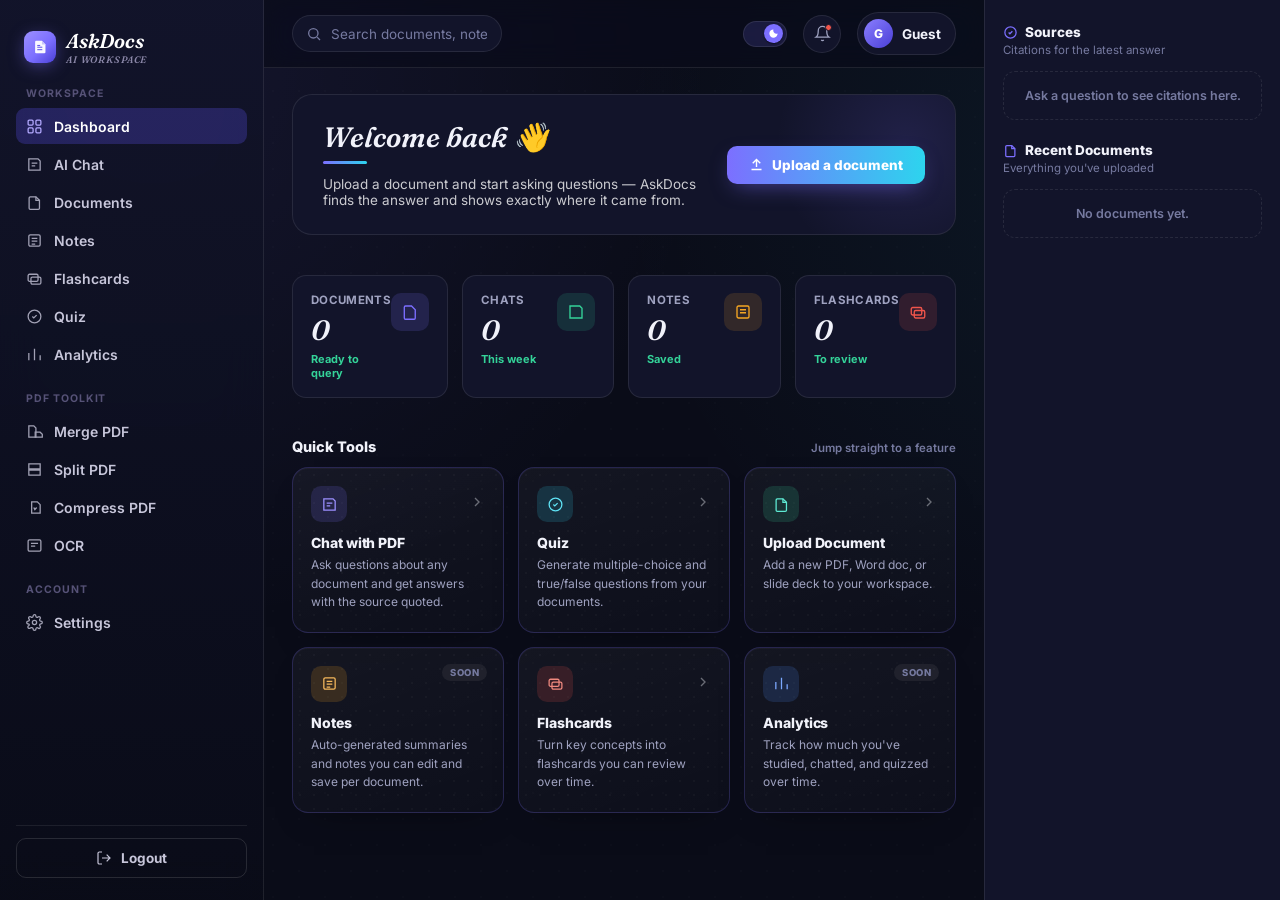
==== frontend/pages/dashboard.html @ b6de1719 "implement frontend UI with quiz, flashcards and chat improvements" ====
<!DOCTYPE html>
<html lang="en">
<head>
<meta charset="UTF-8">
<meta name="viewport" content="width=device-width,initial-scale=1.0">
<title>AskDocs — Dashboard</title>
<link rel="preconnect" href="https://fonts.googleapis.com">
<link rel="preconnect" href="https://fonts.gstatic.com" crossorigin>
<link href="https://fonts.googleapis.com/css2?family=Inter:wght@400;500;600;700;800;900&family=Fraunces:ital,wght@0,600;0,700;1,500;1,600&display=swap" rel="stylesheet">
<style>
/* ==========================================================
   TOKENS
   ========================================================== */
:root{
  --font-display:'Fraunces', serif;
  --purple:#7C6FFF;
  --purple-dark:#6255E8;
  --purple-deep:#B8AFFF;
  --purple-light:rgba(124,111,255,.16);
  --purple-100:rgba(124,111,255,.10);
  --cyan:#2DD4EE;
  --amber:#F5A623;
  --green:#34D399;
  --red:#F0554B;

  --ink:#F1F2FA;
  --ink-soft:#9FA2C0;
  --ink-faint:#767AA0;
  --border:rgba(255,255,255,.09);
  --border-soft:rgba(255,255,255,.06);
  --bg:#0A0C18;
  --white:#12142A;
  --surface:#12142A;
  --surface-2:#171A38;

  --sidebar-w:264px;
  --sources-w:296px;
  --topbar-h:68px;

  --radius-sm:10px;
  --radius-md:14px;
  --radius-lg:20px;
  --radius-pill:999px;

  --shadow-sm:0 1px 2px rgba(0,0,0,.3), 0 1px 1px rgba(0,0,0,.2);
  --shadow-md:0 12px 32px -14px rgba(0,0,0,.55);
  --shadow-lg:0 28px 56px -20px rgba(0,0,0,.65);

  --ease:cubic-bezier(.4,0,.2,1);
}

*,*::before,*::after{box-sizing:border-box}

/* The HTML "hidden" attribute normally means display:none, but our own
   .panel class (and others) set their own "display" value, which wins
   over the browser's built-in hidden rule. This line makes sure that
   anything marked hidden actually disappears, no matter what other
   display value its class would otherwise give it. */
[hidden]{display:none !important}
html{-webkit-text-size-adjust:100%}

body{
  margin:0;
  font-family:'Inter',-apple-system,sans-serif;
  background:
    radial-gradient(circle at 12% 8%, rgba(124,111,255,.09), transparent 40%),
    radial-gradient(circle at 88% 18%, rgba(45,212,238,.06), transparent 38%),
    var(--bg);
  background-attachment:fixed;
  color:var(--ink);
  -webkit-font-smoothing:antialiased;
  position:relative;
}

body::before{
  content:"";
  position:fixed;
  inset:0;
  background-image:radial-gradient(rgba(255,255,255,.05) 1px, transparent 1px);
  background-size:26px 26px;
  pointer-events:none;
  z-index:0;
  opacity:.32;
}

::selection{background:var(--purple-light);color:var(--purple-deep)}

button{font-family:inherit}

@media (prefers-reduced-motion: reduce){
  *,*::before,*::after{animation-duration:.001ms !important;transition-duration:.001ms !important}
}

a:focus-visible,button:focus-visible,input:focus-visible,textarea:focus-visible{
  outline:2.5px solid var(--purple);
  outline-offset:2px;
}

/* ==========================================================
   LAYOUT SHELL
   ========================================================== */
.shell{
  display:grid;
  grid-template-columns:var(--sidebar-w) 1fr var(--sources-w);
  min-height:100vh;
  position:relative;
  z-index:1;
}

/* ==========================================================
   SIDEBAR
   ========================================================== */
.sidebar{
  position:sticky;
  top:0;
  height:100vh;
  background:linear-gradient(180deg, rgba(18,20,42,.92) 0%, rgba(10,12,24,.96) 100%);
  backdrop-filter:blur(20px);
  color:#C7C6DA;
  display:flex;
  flex-direction:column;
  padding:22px 16px;
  border-right:1px solid var(--border);
}

.brand{
  display:flex;
  align-items:center;
  gap:10px;
  padding:6px 8px 22px;
}
.brand-mark{
  width:32px;height:32px;border-radius:9px;flex-shrink:0;
  background:linear-gradient(135deg,#9C90FF,#7C6FFF 55%,#4A3FD6);
  display:flex;align-items:center;justify-content:center;
  box-shadow:0 4px 18px -4px rgba(124,111,255,.65);
}
.brand-name{
  font-family:var(--font-display);font-style:italic;font-weight:600;
  font-size:20px;color:#fff;letter-spacing:0;
}
.brand-name sup{
  display:block;font-size:9.5px;font-weight:600;color:#8B87A8;
  letter-spacing:.09em;text-transform:uppercase;margin-top:1px;
}

.upload-btn{
  width:100%;
  display:flex;align-items:center;justify-content:center;gap:8px;
  padding:12px;border:none;border-radius:var(--radius-sm);
  background:linear-gradient(90deg,var(--purple),var(--cyan));color:#fff;
  font-size:14px;font-weight:700;cursor:pointer;
  margin-bottom:20px;
  box-shadow:0 6px 18px -6px rgba(124,111,255,.5);
  transition:filter .15s var(--ease), transform .1s var(--ease);
}
.upload-btn:hover{filter:brightness(1.08)}
.upload-btn:active{transform:translateY(1px) scale(.99)}

.sidebar-scroll{
  flex:1;
  overflow-y:auto;
  min-height:0;
  scrollbar-width:thin;
}
.sidebar-scroll::-webkit-scrollbar{width:5px}
.sidebar-scroll::-webkit-scrollbar-thumb{background:rgba(255,255,255,.1);border-radius:3px}

.nav-group{margin-bottom:20px}
.nav-group h4{
  font-size:10.5px;font-weight:700;letter-spacing:.09em;text-transform:uppercase;
  color:#565277;padding:0 10px;margin:0 0 8px;
}
.nav-link{
  display:flex;align-items:center;gap:11px;
  padding:9.5px 10px;border-radius:9px;
  font-size:14px;font-weight:600;color:#C7C6DA;
  text-decoration:none;cursor:pointer;border:none;background:none;width:100%;text-align:left;
  transition:background .15s var(--ease), color .15s var(--ease);
  margin-bottom:2px;
  position:relative;
}
.nav-link svg{width:17px;height:17px;flex-shrink:0;opacity:.8}
.nav-link:hover{background:rgba(255,255,255,.06);color:#fff}
.nav-link.active{background:rgba(91,79,233,.28);color:#fff}
.nav-link.active svg{opacity:1;color:#B3A9FF}
.nav-link.active::before{
  content:"";position:absolute;left:-16px;top:50%;transform:translateY(-50%);
  width:3px;height:18px;border-radius:0 4px 4px 0;background:#8A7EFF;
}

.sidebar-footer{
  padding-top:12px;
  border-top:1px solid rgba(255,255,255,.08);
  flex-shrink:0;
}
.logout-btn{
  display:flex;align-items:center;justify-content:center;gap:9px;
  width:100%;padding:11px;
  background:transparent;border:1.5px solid rgba(255,255,255,.12);
  border-radius:var(--radius-sm);color:#C7C6DA;
  font-size:13.5px;font-weight:700;cursor:pointer;
  transition:background .15s var(--ease), border-color .15s var(--ease), color .15s var(--ease);
}
.logout-btn:hover{background:rgba(255,255,255,.07);border-color:rgba(255,255,255,.22);color:#fff}

/* ==========================================================
   MAIN COLUMN
   ========================================================== */
.main{
  display:flex;
  flex-direction:column;
  min-width:0;
  min-height:100vh;
}

/* ---- topbar ---- */
.topbar{
  position:sticky;top:0;z-index:20;
  height:var(--topbar-h);
  display:flex;align-items:center;gap:16px;
  padding:0 28px;
  background:rgba(10,12,24,.72);
  backdrop-filter:blur(14px) saturate(160%);
  -webkit-backdrop-filter:blur(14px) saturate(160%);
  border-bottom:1px solid var(--border);
}

.search-wrap{
  flex:1;
  max-width:440px;
  position:relative;
}
.search-wrap svg{
  position:absolute;left:14px;top:50%;transform:translateY(-50%);
  width:16px;height:16px;color:var(--ink-faint);
  pointer-events:none;
}
.search-wrap input{
  width:100%;
  padding:9.5px 14px 9.5px 38px;
  border:1.5px solid var(--border);border-radius:var(--radius-pill);
  background:var(--surface);font-size:13.5px;font-family:inherit;color:var(--ink);
  transition:border-color .15s var(--ease), box-shadow .15s var(--ease);
}
.search-wrap input::placeholder{color:var(--ink-faint)}
.search-wrap input:focus{
  outline:none;border-color:var(--purple);
  box-shadow:0 0 0 4px rgba(91,79,233,.12);
}

.topbar-spacer{flex:1}

.icon-btn{
  position:relative;
  width:38px;height:38px;border-radius:50%;
  border:1.5px solid var(--border);background:var(--surface);
  display:flex;align-items:center;justify-content:center;
  cursor:pointer;color:var(--ink-soft);flex-shrink:0;
  transition:border-color .15s var(--ease), color .15s var(--ease), background .15s var(--ease);
}
.icon-btn svg{width:17px;height:17px}
.icon-btn:hover{border-color:var(--purple);color:var(--purple);background:var(--purple-100)}
.icon-btn .dot{
  position:absolute;top:8px;right:8px;
  width:7px;height:7px;border-radius:50%;
  background:var(--red);border:1.5px solid var(--surface);
}

.theme-toggle{
  width:44px;height:26px;border-radius:var(--radius-pill);
  background:var(--purple-light);border:1.5px solid var(--border);
  cursor:pointer;position:relative;flex-shrink:0;
  transition:background .2s var(--ease);
}
.theme-toggle .knob{
  position:absolute;top:2px;left:2px;
  width:19px;height:19px;border-radius:50%;
  background:var(--purple);
  display:flex;align-items:center;justify-content:center;
  transition:transform .25s var(--ease);
  box-shadow:var(--shadow-sm);
}
.theme-toggle .knob svg{width:11px;height:11px;color:#fff}
.theme-toggle.on .knob{transform:translateX(18px)}

.profile-pill{
  display:flex;align-items:center;gap:9px;
  padding:6px 14px 6px 6px;
  background:var(--surface);border:1.5px solid var(--border);border-radius:var(--radius-pill);
  font-size:13.5px;font-weight:700;color:var(--ink);
  cursor:pointer;flex-shrink:0;white-space:nowrap;
  transition:border-color .15s var(--ease);
}
.profile-pill:hover{border-color:rgba(124,111,255,.4)}
.profile-avatar{
  width:29px;height:29px;border-radius:50%;flex-shrink:0;
  background:linear-gradient(135deg,#8A7EFF,#4A3FD6);
  display:flex;align-items:center;justify-content:center;
  color:#fff;font-size:12px;font-weight:800;
}

/* ---- workspace body ---- */
.workspace{
  flex:1;
  padding:26px 28px 28px;
  display:flex;
  flex-direction:column;
  min-width:0;
}

/* welcome card */
.welcome-card{
  position:relative;
  overflow:hidden;
  background:var(--surface);
  border:1px solid var(--border);
  border-radius:var(--radius-lg);
  padding:26px 30px;
  margin-bottom:20px;
  color:var(--ink);
  display:flex;
  align-items:center;
  justify-content:space-between;
  gap:20px;
}
.welcome-card::after{
  content:"";
  position:absolute;right:-80px;top:-80px;
  width:260px;height:260px;border-radius:50%;
  background:radial-gradient(circle at center, rgba(124,111,255,.14), transparent 70%);
  pointer-events:none;
}
.welcome-text h1{
  font-family:var(--font-display);font-style:italic;font-weight:600;
  font-size:28px;margin:0 0 5px;letter-spacing:0;line-height:1.15;
}

.gradient-rule{
  width:44px;height:3px;border-radius:2px;
  background:linear-gradient(90deg,var(--purple),var(--cyan));
  margin:8px 0 12px;
}
.welcome-text p{
  font-size:13.5px;margin:0;color:rgba(255,255,255,.78);max-width:440px;
}
.welcome-cta{
  display:inline-flex;align-items:center;gap:8px;
  padding:11px 22px;border:none;border-radius:var(--radius-sm);
  background:linear-gradient(90deg,var(--purple),var(--cyan));color:#fff;
  font-size:13.5px;font-weight:800;cursor:pointer;flex-shrink:0;
  position:relative;z-index:1;
  box-shadow:0 8px 22px -8px rgba(124,111,255,.55);
  transition:transform .15s var(--ease), box-shadow .15s var(--ease);
}
.welcome-cta:hover{transform:translateY(-2px);box-shadow:0 12px 28px -8px rgba(124,111,255,.7)}

/* stats */
.stats{
  display:grid;
  grid-template-columns:repeat(4,1fr);
  gap:14px;
  margin-bottom:20px;
}
.stat-card{
  background:var(--surface);
  border:1.5px solid var(--border);
  border-radius:var(--radius-md);
  padding:17px 18px;
  display:flex;
  align-items:flex-start;
  justify-content:space-between;
  transition:transform .18s var(--ease), box-shadow .18s var(--ease), border-color .18s var(--ease);
}
.stat-card:hover{
  transform:translateY(-3px);
  box-shadow:var(--shadow-md);
  border-color:transparent;
}
.stat-info h3{
  font-size:11.5px;font-weight:700;color:var(--ink-soft);
  margin:0 0 6px;text-transform:uppercase;letter-spacing:.03em;
}
.stat-info h2{font-family:var(--font-display);font-style:italic;font-weight:600;font-size:28px;margin:0;letter-spacing:0}
.stat-info .trend{
  font-size:11px;font-weight:700;color:var(--green);margin-top:5px;display:block;
}
.stat-icon{
  width:38px;height:38px;border-radius:10px;flex-shrink:0;
  display:flex;align-items:center;justify-content:center;
}
.stat-icon svg{width:18px;height:18px}
.stat-icon--docs{background:var(--purple-light);color:var(--purple)}
.stat-icon--chats{background:rgba(52,211,153,.14);color:var(--green)}
.stat-icon--notes{background:rgba(245,166,35,.14);color:var(--amber)}
.stat-icon--flash{background:rgba(240,85,75,.14);color:var(--red)}

/* generic card */
.panel{
  background:var(--surface);
  border:1.5px solid var(--border);
  border-radius:var(--radius-lg);
  display:flex;
  flex-direction:column;
  flex:1;
  min-height:460px;
  overflow:hidden;
}

/* Quiz panels should grow to fit their content and let the page scroll
   normally — they're not meant to be height-bounded with internal
   scrolling like the AI Chat panel is. Without this override, flex:1 +
   overflow:hidden on the base .panel rule silently clips anything taller
   than the flex-computed height instead of growing to fit it. */
#quizSetupPanel,
#quizResultsPanel,
#flashcardSetupPanel,
#flashcardStudyPanel{
  flex:none;
  min-height:0;
  height:auto;
  overflow:visible;
}
.panel-head{
  display:flex;align-items:center;justify-content:space-between;
  padding:16px 20px;
  border-bottom:1px solid var(--border-soft);
  flex-shrink:0;
}
.panel-head h3{font-size:14.5px;font-weight:800;margin:0;display:flex;align-items:center;gap:8px}
.panel-head h3 .pulse{
  width:7px;height:7px;border-radius:50%;background:var(--green);
  box-shadow:0 0 0 3px rgba(31,157,77,.16);
}
.panel-head .hint{font-size:12px;color:var(--ink-faint);font-weight:600}

.chat-head-actions{
  display:flex;align-items:center;gap:8px;
}

.summarize-btn{
  display:inline-flex;align-items:center;gap:8px;
  padding:12px 22px;border-radius:var(--radius-pill);
  background:rgba(52,211,153,.14);
  backdrop-filter:blur(14px);
  -webkit-backdrop-filter:blur(14px);
  border:1.5px solid rgba(52,211,153,.4);
  color:#5EEAD4;font-family:inherit;font-size:14px;font-weight:800;
  cursor:pointer;flex-shrink:0;white-space:nowrap;
  box-shadow:0 10px 28px -10px rgba(52,211,153,.45), inset 0 1px 0 rgba(255,255,255,.08);
  transition:background .15s var(--ease), border-color .15s var(--ease), transform .1s var(--ease), box-shadow .15s var(--ease);
}
.summarize-btn:hover{
  background:rgba(52,211,153,.22);
  border-color:rgba(52,211,153,.6);
  box-shadow:0 14px 34px -10px rgba(52,211,153,.6), inset 0 1px 0 rgba(255,255,255,.12);
}
.summarize-btn:active{transform:scale(.97)}
.summarize-btn:disabled{opacity:.5;cursor:not-allowed;box-shadow:none}

.chat-scope-select{
  padding:7px 10px;border:1.5px solid var(--border);border-radius:9px;
  font-family:inherit;font-size:12.5px;font-weight:600;color:var(--ink);
  background:var(--surface-2);
  transition:border-color .15s var(--ease), box-shadow .15s var(--ease);
}
.chat-scope-select:focus{
  outline:none;border-color:var(--purple);
  box-shadow:0 0 0 3.5px rgba(124,111,255,.15);
}

/* document chips row */
.chip-row{
  display:flex;flex-wrap:wrap;gap:8px;
  padding:14px 20px;
  border-bottom:1px solid var(--border-soft);
  background:var(--surface-2);
  flex-shrink:0;
}
.document-chip{
  display:inline-flex;align-items:center;gap:8px;
  padding:7px 8px 7px 12px;
  background:var(--surface);
  border:1.5px solid var(--border);
  border-radius:var(--radius-pill);
  font-size:12.5px;font-weight:600;color:var(--ink);
  transition:border-color .15s var(--ease), background .15s var(--ease);
  animation:chipIn .25s var(--ease);
}
.document-chip:hover{border-color:rgba(124,111,255,.4);background:var(--purple-100)}
.document-chip .chip-icon{font-size:13px;line-height:1}
.document-chip button{
  width:18px;height:18px;border-radius:50%;border:none;
  background:var(--border-soft);color:var(--ink-soft);
  font-size:11px;line-height:1;cursor:pointer;
  display:flex;align-items:center;justify-content:center;
  transition:background .15s var(--ease), color .15s var(--ease);
}
.document-chip button:hover{background:var(--red);color:#fff}
.chip-empty{font-size:12.5px;color:var(--ink-faint);font-weight:600;padding:6px 2px}

@keyframes chipIn{from{opacity:0;transform:translateY(-4px) scale(.95)}to{opacity:1;transform:none}}

/* messages */
.chat-body{
  flex:1;
  overflow-y:auto;
  padding:22px 22px 8px;
  display:flex;
  flex-direction:column;
  gap:16px;
  scroll-behavior:smooth;
}
.chat-body::-webkit-scrollbar{width:6px}
.chat-body::-webkit-scrollbar-thumb{background:var(--border);border-radius:3px}

.message{display:flex;gap:10px;max-width:78%;animation:msgIn .25s var(--ease)}
@keyframes msgIn{from{opacity:0;transform:translateY(6px)}to{opacity:1;transform:none}}

.message.ai{align-self:flex-start}
.message.user{align-self:flex-end;flex-direction:row-reverse}

.msg-avatar{
  width:28px;height:28px;border-radius:8px;flex-shrink:0;
  display:flex;align-items:center;justify-content:center;
  font-size:12px;font-weight:800;color:#fff;margin-top:2px;
}
.message.ai .msg-avatar{background:linear-gradient(135deg,#8A7EFF,#4A3FD6)}
.message.user .msg-avatar{background:#3A3550}

.bubble{
  padding:12px 16px;
  border-radius:16px;
  font-size:14px;
  line-height:1.65;
}
.message.ai .bubble{
  background:var(--purple-100);
  color:var(--ink);
  border-bottom-left-radius:4px;
}
.message.user .bubble{
  background:var(--purple);
  color:#fff;
  border-bottom-right-radius:4px;
}
.bubble .cite-tag{
  display:inline-flex;align-items:center;gap:4px;
  margin-top:8px;margin-right:6px;
  padding:3px 9px;border-radius:var(--radius-pill);
  background:var(--purple-light);border:1px solid rgba(124,111,255,.3);
  font-size:11px;font-weight:700;color:var(--purple-dark);
}

.typing-indicator{display:flex;gap:4px;padding:4px 2px}
.typing-indicator span{
  width:6px;height:6px;border-radius:50%;background:var(--purple);
  opacity:.4;animation:typingBounce 1s infinite ease-in-out;
}
.typing-indicator span:nth-child(2){animation-delay:.15s}
.typing-indicator span:nth-child(3){animation-delay:.3s}
@keyframes typingBounce{0%,60%,100%{transform:translateY(0);opacity:.4}30%{transform:translateY(-4px);opacity:1}}

/* chat input */
.chat-input-bar{
  flex-shrink:0;
  border-top:1px solid var(--border-soft);
  padding:14px 20px 18px;
  background:var(--surface);
}
.chat-input-inner{
  display:flex;align-items:flex-end;gap:10px;
  border:1.5px solid var(--border);border-radius:16px;
  padding:8px 8px 8px 6px;
  background:var(--surface-2);
  transition:border-color .15s var(--ease), box-shadow .15s var(--ease);
}
.chat-input-inner:focus-within{
  border-color:var(--purple);
  box-shadow:0 0 0 4px rgba(91,79,233,.1);
  background:var(--surface);
}
.attach-btn{
  width:38px;height:38px;border-radius:11px;flex-shrink:0;
  border:none;background:transparent;color:var(--ink-soft);
  display:flex;align-items:center;justify-content:center;cursor:pointer;
  transition:background .15s var(--ease), color .15s var(--ease);
}
.attach-btn:hover{background:var(--purple-light);color:var(--purple)}
.attach-btn svg{width:19px;height:19px}

#question{
  flex:1;border:none;background:transparent;resize:none;
  font-family:inherit;font-size:14.5px;color:var(--ink);
  padding:9px 4px;max-height:140px;line-height:1.5;
}
#question::placeholder{color:var(--ink-faint)}
#question:focus{outline:none}

#sendBtn{
  display:flex;align-items:center;gap:7px;flex-shrink:0;
  padding:0 18px;height:40px;border:none;border-radius:11px;
  background:linear-gradient(90deg,var(--purple),var(--cyan));color:#fff;font-weight:700;font-size:13.5px;
  cursor:pointer;
  transition:filter .15s var(--ease), transform .1s var(--ease);
}
#sendBtn:hover{filter:brightness(1.08)}
#sendBtn:active{transform:scale(.97)}
#sendBtn:disabled{opacity:.5;cursor:not-allowed}
#sendBtn svg{width:15px;height:15px}

.input-foot{
  font-size:11px;color:var(--ink-faint);text-align:center;margin-top:9px;
}

/* ==========================================================
   RIGHT PANEL — SOURCES
   ========================================================== */
.sources{
  position:sticky;top:0;
  height:100vh;
  background:var(--surface);
  border-left:1px solid var(--border);
  padding:24px 18px 18px;
  overflow-y:auto;
  display:flex;
  flex-direction:column;
  gap:22px;
}
.sources::-webkit-scrollbar{width:5px}
.sources::-webkit-scrollbar-thumb{background:var(--border);border-radius:3px}

.sources h3{
  font-size:13.5px;font-weight:800;margin:0 0 3px;
  display:flex;align-items:center;gap:7px;
}
.sources h3 svg{width:15px;height:15px;color:var(--purple)}
.sources .sub{font-size:11.5px;color:var(--ink-faint);margin:0 0 14px}

/* citation trail — signature element */
#sourceList{
  position:relative;
  display:flex;flex-direction:column;gap:2px;
}
.source-card{
  position:relative;
  padding:12px 12px 12px 22px;
  margin-bottom:2px;
}
.source-card::before{
  content:"";
  position:absolute;left:5px;top:0;bottom:0;
  width:1.5px;background:var(--border);
}
.source-card::after{
  content:"";
  position:absolute;left:1.5px;top:17px;
  width:7px;height:7px;border-radius:50%;
  background:var(--purple);
  box-shadow:0 0 0 3px var(--purple-light);
}
.source-card:last-child::before{bottom:calc(100% - 24px)}
.source-inner{
  background:var(--purple-100);
  border:1px solid rgba(124,111,255,.25);
  border-radius:12px;
  padding:11px 13px;
  transition:border-color .15s var(--ease), transform .15s var(--ease);
}
.source-card:hover .source-inner{border-color:rgba(124,111,255,.5);transform:translateX(2px)}
.source-inner h4{font-size:12.5px;font-weight:700;margin:0 0 3px;color:var(--ink);word-break:break-word}
.source-inner p{font-size:11.5px;color:var(--purple-dark);margin:0;font-weight:600}
.sources-empty{
  font-size:12.5px;color:var(--ink-faint);font-weight:600;
  padding:16px 4px;text-align:center;
  border:1.5px dashed var(--border);border-radius:12px;
}

/* recent documents */
.recent-doc{
  display:flex;align-items:center;gap:10px;
  padding:10px 11px;border:1.5px solid var(--border);border-radius:11px;
  margin-bottom:8px;
  transition:border-color .15s var(--ease), background .15s var(--ease);
}
.recent-doc:hover{border-color:rgba(124,111,255,.4);background:var(--purple-100)}
.recent-doc-icon{
  width:32px;height:32px;border-radius:8px;flex-shrink:0;
  background:var(--purple-light);color:var(--purple);
  display:flex;align-items:center;justify-content:center;
}
.recent-doc-icon svg{width:15px;height:15px}
.recent-doc-info{min-width:0;flex:1}
.recent-doc-info h5{font-size:12.5px;font-weight:700;margin:0 0 2px;white-space:nowrap;overflow:hidden;text-overflow:ellipsis}
.recent-doc-info span{font-size:11px;color:var(--ink-faint);font-weight:600}

/* ==========================================================
   VIEW SWITCHING
   ========================================================== */
.view{display:none;flex-direction:column;gap:20px}
.view.active-view{display:flex}

#chat-view.active-view{
  height:calc(100vh - var(--topbar-h) - 54px);
  min-height:0;
}
#chat-view .panel{
  min-height:0;
  height:100%;
}

/* ==========================================================
   QUIZ
   ========================================================== */
.quiz-setup{
  display:flex;align-items:flex-end;gap:14px;flex-wrap:wrap;
  padding:18px 20px;
}
.quiz-field{display:flex;flex-direction:column;gap:6px;flex:1;min-width:200px}
.quiz-field--narrow{flex:0 0 110px;min-width:110px}
.quiz-field label{font-size:12px;font-weight:700;color:var(--ink-soft)}
.quiz-field select,
.quiz-field input{
  padding:10px 12px;border:1.5px solid var(--border);border-radius:10px;
  font-family:inherit;font-size:13.5px;color:var(--ink);background:var(--surface);
  transition:border-color .15s var(--ease), box-shadow .15s var(--ease);
}
.quiz-field select:focus,
.quiz-field input:focus{
  outline:none;border-color:var(--purple);
  box-shadow:0 0 0 3.5px rgba(91,79,233,.12);
}
.quiz-hint{
  font-size:11.5px;color:var(--ink-faint);font-weight:600;
  padding:0 20px 18px;margin:0;
}

.primary-action-btn{
  display:inline-flex;align-items:center;gap:8px;flex-shrink:0;
  padding:0 20px;height:41px;border:none;border-radius:10px;
  background:linear-gradient(90deg,var(--purple),var(--cyan));color:#fff;font-weight:700;font-size:13.5px;
  cursor:pointer;transition:filter .15s var(--ease), transform .1s var(--ease);
}
.primary-action-btn:hover{filter:brightness(1.08)}
.primary-action-btn:disabled{opacity:.55;cursor:not-allowed}
.primary-action-btn .spinner{
  width:14px;height:14px;border-radius:50%;
  border:2px solid rgba(255,255,255,.4);border-top-color:#fff;
  animation:spin .7s linear infinite;
}
@keyframes spin{to{transform:rotate(360deg)}}

.ghost-btn{
  padding:8px 14px;border:1.5px solid var(--border);border-radius:9px;
  background:var(--surface);color:var(--ink-soft);font-weight:700;font-size:12.5px;
  cursor:pointer;transition:border-color .15s var(--ease), color .15s var(--ease);
}
.ghost-btn:hover{border-color:var(--purple);color:var(--purple)}

.quiz-empty-state{
  display:flex;flex-direction:column;align-items:center;justify-content:center;
  gap:10px;padding:48px 20px;color:var(--ink-faint);
  border:1.5px dashed var(--border);border-radius:var(--radius-lg);
  text-align:center;
}
.quiz-empty-state svg{color:var(--purple);opacity:.5}
.quiz-empty-state p{margin:0;font-size:13.5px;font-weight:600}

.quiz-questions{
  display:flex;flex-direction:column;gap:16px;
  padding:20px;
}

.quiz-card{
  border:1.5px solid var(--border);border-radius:var(--radius-md);
  padding:18px 20px;background:var(--surface-2);
  animation:msgIn .25s var(--ease);
}
.quiz-card-head{
  display:flex;align-items:flex-start;gap:10px;margin-bottom:14px;
}
.quiz-number{
  flex-shrink:0;width:26px;height:26px;border-radius:8px;
  background:var(--purple-light);color:var(--purple);
  display:flex;align-items:center;justify-content:center;
  font-size:12px;font-weight:800;
}
.quiz-question-text{font-size:14.5px;font-weight:700;color:var(--ink);line-height:1.5;margin:0}
.quiz-type-tag{
  flex-shrink:0;padding:3px 9px;border-radius:var(--radius-pill);
  font-size:10.5px;font-weight:700;text-transform:uppercase;letter-spacing:.03em;
  background:var(--purple-light);color:var(--purple-dark);
}

.quiz-options{display:flex;flex-direction:column;gap:8px}
.quiz-option{
  display:flex;align-items:center;gap:10px;
  padding:11px 14px;border:1.5px solid var(--border);border-radius:11px;
  background:var(--surface);cursor:pointer;font-size:13.5px;font-weight:600;color:var(--ink);
  transition:border-color .15s var(--ease), background .15s var(--ease);
}
.quiz-option:hover{border-color:rgba(124,111,255,.4);background:var(--purple-100)}
.quiz-option input{accent-color:var(--purple);width:16px;height:16px;flex-shrink:0}
.quiz-option.selected{border-color:var(--purple);background:var(--purple-100)}

.quiz-option.correct{border-color:var(--green);background:rgba(52,211,153,.14)}
.quiz-option.correct::after{content:"✓";margin-left:auto;color:var(--green);font-weight:800}
.quiz-option.incorrect{border-color:var(--red);background:rgba(240,85,75,.14)}
.quiz-option.incorrect::after{content:"✕";margin-left:auto;color:var(--red);font-weight:800}

.quiz-footer{
  padding:16px 20px 20px;border-top:1px solid var(--border-soft);
  display:flex;justify-content:flex-end;
}

.quiz-score-banner{
  margin:0 20px 4px;padding:16px 20px;border-radius:var(--radius-md);
  background:linear-gradient(120deg,#211A4D 0%, #4A3FD6 60%, #6E62F0 100%);
  color:#fff;display:flex;align-items:center;justify-content:space-between;
  animation:msgIn .25s var(--ease);
}
.quiz-score-banner h4{margin:0 0 3px;font-size:15px;font-weight:800}
.quiz-score-banner p{margin:0;font-size:12.5px;color:rgba(255,255,255,.8)}
.quiz-score-banner .score-value{font-family:var(--font-display);font-style:italic;font-weight:600;font-size:30px}

/* ==========================================================
   FLASHCARDS
   ========================================================== */
.flashcard-stage{
  display:flex;flex-direction:column;align-items:center;gap:20px;
  padding:24px 20px 30px;
}

.flashcard-progress{
  font-size:12.5px;font-weight:700;color:var(--ink-faint);
  letter-spacing:.02em;
}

.flashcard{
  width:100%;max-width:760px;height:420px;
  perspective:1400px;
  cursor:pointer;
}

.flashcard-inner{
  position:relative;
  width:100%;height:100%;
  transition:transform .5s var(--ease);
  transform-style:preserve-3d;
}
.flashcard.is-flipped .flashcard-inner{
  transform:rotateY(180deg);
}

.flashcard-face{
  position:absolute;inset:0;
  display:flex;flex-direction:column;align-items:center;justify-content:center;
  gap:14px;
  padding:36px;
  border-radius:var(--radius-lg);
  backface-visibility:hidden;
  text-align:center;
}

.flashcard-front{
  background:linear-gradient(160deg, rgba(255,255,255,.045), rgba(255,255,255,.015));
  border:1px solid rgba(124,111,255,.28);
  box-shadow:0 20px 44px -22px rgba(0,0,0,.55);
}
.flashcard-back{
  background:linear-gradient(160deg, rgba(124,111,255,.16), rgba(45,212,238,.08));
  border:1px solid rgba(124,111,255,.4);
  box-shadow:0 20px 44px -22px rgba(124,111,255,.35);
  transform:rotateY(180deg);
}

.flashcard-label{
  font-size:10.5px;font-weight:800;letter-spacing:.1em;text-transform:uppercase;
  color:var(--purple-deep);
}

.flashcard-front p{
  font-family:var(--font-display);font-style:italic;font-weight:600;
  font-size:38px;line-height:1.3;color:var(--ink);margin:0;
}
.flashcard-back p{
  font-size:19px;line-height:1.65;color:var(--ink);margin:0;
  max-height:250px;overflow-y:auto;
}

.flashcard-flip-hint{
  font-size:11px;color:var(--ink-faint);font-weight:600;
}

.flashcard-nav{
  display:flex;align-items:center;gap:12px;
}
@media(max-width:1240px){
  .shell{grid-template-columns:var(--sidebar-w) 1fr}
  .sources{display:none}
}
@media(max-width:900px){
  .shell{grid-template-columns:1fr}
  .sidebar{display:none}
  .stats{grid-template-columns:repeat(2,1fr)}
  .search-wrap{display:none}
}
@media(max-width:560px){
  .workspace{padding:18px 14px 14px}
  .welcome-card{flex-direction:column;align-items:flex-start}
  .topbar{padding:0 14px;gap:10px}
  .stats{grid-template-columns:1fr}
}

/* ==========================================================
   QUICK TOOLS GRID (Option A — lifted cards on dark page)
   ========================================================== */
.tools-section{margin-bottom:20px}
.tools-section-head{
  display:flex;align-items:baseline;justify-content:space-between;
  margin-bottom:12px;
}
.tools-section-head h3{font-size:14.5px;font-weight:800;margin:0;color:var(--ink)}
.tools-section-head span{font-size:11.5px;color:var(--ink-faint);font-weight:600}

.tools-grid{
  display:grid;
  grid-template-columns:repeat(auto-fit, minmax(200px, 1fr));
  gap:14px;
}

.feature-card{
  border-radius:16px;
  padding:18px 18px 20px;
  position:relative;
  overflow:hidden;
  cursor:pointer;
  background:linear-gradient(160deg, rgba(255,255,255,.045), rgba(255,255,255,.015));
  border:1px solid rgba(124,111,255,.22);
  box-shadow:0 1px 0 rgba(255,255,255,.03) inset, 0 16px 32px -22px rgba(0,0,0,.55);
  transition:transform .18s var(--ease), box-shadow .18s var(--ease), border-color .18s var(--ease);
}
.feature-card::after{
  content:"";position:absolute;inset:0;
  background-image:radial-gradient(rgba(255,255,255,.06) 1px, transparent 1px);
  background-size:14px 14px;pointer-events:none;opacity:.5;
}
.feature-card:hover{
  transform:translateY(-3px);
  border-color:rgba(124,111,255,.5);
  box-shadow:0 22px 44px -18px rgba(124,111,255,.35);
}
.feature-card.disabled{cursor:default}
.feature-card.disabled:hover{transform:none;border-color:rgba(124,111,255,.22);box-shadow:0 1px 0 rgba(255,255,255,.03) inset, 0 16px 32px -22px rgba(0,0,0,.55)}

.fc-top{display:flex;align-items:flex-start;justify-content:space-between;margin-bottom:12px;position:relative;z-index:1}
.fc-icon{
  width:36px;height:36px;border-radius:10px;flex-shrink:0;
  display:flex;align-items:center;justify-content:center;
}
.fc-icon svg{width:17px;height:17px}
.fc-chevron{opacity:.4;flex-shrink:0;margin-top:8px;color:var(--ink)}
.feature-card h4{font-size:14px;font-weight:800;margin:0 0 5px;color:var(--ink);letter-spacing:-.005em;position:relative;z-index:1}
.feature-card p{font-size:12px;line-height:1.55;margin:0;color:var(--ink-soft);position:relative;z-index:1}

.fc-soon{
  position:absolute;top:16px;right:16px;z-index:1;
  font-size:9.5px;font-weight:800;text-transform:uppercase;letter-spacing:.05em;
  padding:3px 8px;border-radius:var(--radius-pill);
  background:rgba(255,255,255,.06);color:var(--ink-faint);
}

.ic-purple{background:rgba(124,111,255,.16);color:#9C90FF}
.ic-cyan{background:rgba(45,212,238,.16);color:#5FE3F5}
.ic-amber{background:rgba(245,166,35,.16);color:#F5B85C}
.ic-green{background:rgba(52,211,153,.16);color:#5EEAD4}
.ic-red{background:rgba(240,85,75,.16);color:#F0897F}
.ic-blue{background:rgba(76,141,255,.16);color:#7CA8FF}
</style>
</head>
<body>

<input type="file" id="pdfInput" multiple accept=".pdf,.doc,.docx,.ppt,.pptx" hidden aria-label="Upload documents">

<script src="../js/auth.js"></script>
<script>requireAuth();</script>

<div class="shell">

  <!-- ===================== SIDEBAR ===================== -->
  <aside class="sidebar" aria-label="Primary navigation">
    <div class="brand">
      <span class="brand-mark" aria-hidden="true">
        <svg width="17" height="17" viewBox="0 0 24 24" fill="none"><path d="M6 4h8l5 5v11a1.6 1.6 0 01-1.6 1.6H6A1.6 1.6 0 014.4 20V5.6A1.6 1.6 0 016 4z" fill="#fff" opacity=".95"/><path d="M14 4v5h5" fill="#C9C6F7"/><path d="M8 13h6M8 16.5h6M8 10.5h3" stroke="#5B4FE9" stroke-width="1.4" stroke-linecap="round"/></svg>
      </span>
      <span class="brand-name">AskDocs<sup>AI Workspace</sup></span>
    </div>

    <nav class="sidebar-scroll">
      <div class="nav-group">
        <h4>Workspace</h4>
        <a class="nav-link active" data-view="dashboard-view" aria-current="page">
          <svg viewBox="0 0 24 24" fill="none" stroke="currentColor" stroke-width="1.8"><rect x="3" y="3" width="7" height="7" rx="1.5"/><rect x="14" y="3" width="7" height="7" rx="1.5"/><rect x="3" y="14" width="7" height="7" rx="1.5"/><rect x="14" y="14" width="7" height="7" rx="1.5"/></svg>
          <span>Dashboard</span>
        </a>
        <a class="nav-link" data-view="chat-view">
          <svg viewBox="0 0 24 24" fill="none" stroke="currentColor" stroke-width="1.8"><path d="M4 4h13l3 3v13H4z"/><path d="M8 10h8M8 14h5"/></svg>
          <span>AI Chat</span>
        </a>
        <a class="nav-link">
          <svg viewBox="0 0 24 24" fill="none" stroke="currentColor" stroke-width="1.8"><path d="M6 4h8l5 5v11a1.6 1.6 0 01-1.6 1.6H6A1.6 1.6 0 014.4 20V5.6A1.6 1.6 0 016 4z"/><path d="M14 4v5h5"/></svg>
          <span>Documents</span>
        </a>
        <a class="nav-link">
          <svg viewBox="0 0 24 24" fill="none" stroke="currentColor" stroke-width="1.8"><rect x="4" y="4" width="16" height="16" rx="2"/><path d="M8 9h8M8 13h8M8 17h5"/></svg>
          <span>Notes</span>
        </a>
        <a class="nav-link" data-view="flashcards-view">
          <svg viewBox="0 0 24 24" fill="none" stroke="currentColor" stroke-width="1.8"><rect x="3" y="6" width="14" height="10" rx="2"/><rect x="7" y="10" width="14" height="10" rx="2"/></svg>
          <span>Flashcards</span>
        </a>
        <a class="nav-link" data-view="quiz-view">
          <svg viewBox="0 0 24 24" fill="none" stroke="currentColor" stroke-width="1.8"><path d="M9 12l2 2 4-4"/><circle cx="12" cy="12" r="9"/></svg>
          <span>Quiz</span>
        </a>
        <a class="nav-link">
          <svg viewBox="0 0 24 24" fill="none" stroke="currentColor" stroke-width="1.8"><path d="M4 20V10M12 20V4M20 20v-7"/></svg>
          <span>Analytics</span>
        </a>
      </div>

      <div class="nav-group">
        <h4>PDF Toolkit</h4>
        <a class="nav-link">
          <svg viewBox="0 0 24 24" fill="none" stroke="currentColor" stroke-width="1.8"><path d="M4 4h7l3 3v13H4z"/><path d="M13 13h7l3 3v4h-10z"/></svg>
          <span>Merge PDF</span>
        </a>
        <a class="nav-link">
          <svg viewBox="0 0 24 24" fill="none" stroke="currentColor" stroke-width="1.8"><path d="M4 4h16v7H4zM4 13h16v7H4z"/></svg>
          <span>Split PDF</span>
        </a>
        <a class="nav-link">
          <svg viewBox="0 0 24 24" fill="none" stroke="currentColor" stroke-width="1.8"><path d="M8 4h8l4 4v12H8z"/><path d="M11 12l1.5 3L15 12"/></svg>
          <span>Compress PDF</span>
        </a>
        <a class="nav-link">
          <svg viewBox="0 0 24 24" fill="none" stroke="currentColor" stroke-width="1.8"><rect x="3" y="4" width="18" height="16" rx="2"/><path d="M7 9h10M7 13h6"/></svg>
          <span>OCR</span>
        </a>
      </div>

      <div class="nav-group">
        <h4>Account</h4>
        <a class="nav-link">
          <svg viewBox="0 0 24 24" fill="none" stroke="currentColor" stroke-width="1.8"><circle cx="12" cy="12" r="3"/><path d="M19.4 15a1.7 1.7 0 00.34 1.87l.06.06a2 2 0 11-2.83 2.83l-.06-.06a1.7 1.7 0 00-1.87-.34 1.7 1.7 0 00-1 1.55V21a2 2 0 01-4 0v-.09A1.7 1.7 0 008 19.36a1.7 1.7 0 00-1.87.34l-.06.06a2 2 0 11-2.83-2.83l.06-.06A1.7 1.7 0 004.64 15 1.7 1.7 0 003.09 14H3a2 2 0 010-4h.09A1.7 1.7 0 004.64 9a1.7 1.7 0 00-.34-1.87l-.06-.06a2 2 0 112.83-2.83l.06.06A1.7 1.7 0 009 4.64 1.7 1.7 0 0010 3.09V3a2 2 0 014 0v.09a1.7 1.7 0 001 1.55 1.7 1.7 0 001.87-.34l.06-.06a2 2 0 112.83 2.83l-.06.06A1.7 1.7 0 0019.36 9c.14.4.4.75.75 1H21a2 2 0 010 4h-.09a1.7 1.7 0 00-1.51 1z"/></svg>
          <span>Settings</span>
        </a>
      </div>
    </nav>

    <div class="sidebar-footer">
      <button class="logout-btn" onclick="logout()">
        <svg width="16" height="16" viewBox="0 0 24 24" fill="none" stroke="currentColor" stroke-width="1.8"><path d="M9 21H5a2 2 0 01-2-2V5a2 2 0 012-2h4M16 17l5-5-5-5M21 12H9"/></svg>
        Logout
      </button>
    </div>
  </aside>

  <!-- ===================== MAIN ===================== -->
  <div class="main">

    <!-- TOPBAR -->
    <header class="topbar">
      <div class="search-wrap">
        <svg viewBox="0 0 24 24" fill="none" stroke="currentColor" stroke-width="2"><circle cx="11" cy="11" r="7"/><path d="M21 21l-4.3-4.3"/></svg>
        <input type="text" placeholder="Search documents, notes, chats…" aria-label="Search">
      </div>
      <div class="topbar-spacer"></div>

      <button class="theme-toggle on" id="themeToggle" aria-label="Toggle dark mode" aria-pressed="true">
        <span class="knob">
          <svg viewBox="0 0 24 24" fill="currentColor"><path d="M12 3a9 9 0 109 9 7 7 0 01-9-9z"/></svg>
        </span>
      </button>

      <button class="icon-btn" aria-label="Notifications">
        <svg viewBox="0 0 24 24" fill="none" stroke="currentColor" stroke-width="1.8"><path d="M18 8a6 6 0 10-12 0c0 7-3 9-3 9h18s-3-2-3-9"/><path d="M13.7 21a2 2 0 01-3.4 0"/></svg>
        <span class="dot" aria-hidden="true"></span>
      </button>

      <button class="profile-pill" id="profileBtn" aria-label="Account menu">
        <span class="profile-avatar" id="avatarInitial">?</span>
        <span id="username">Loading…</span>
      </button>
    </header>

    <!-- WORKSPACE -->
    <main class="workspace">

      <!-- ===================== DASHBOARD VIEW ===================== -->
      <section class="view active-view" id="dashboard-view">

      <section class="welcome-card">
        <div class="welcome-text">
          <h1>Welcome back 👋</h1>
          <div class="gradient-rule"></div>
          <p>Upload a document and start asking questions — AskDocs finds the answer and shows exactly where it came from.</p>
        </div>
        <button class="welcome-cta" onclick="openUploadDialog()">
          <svg width="15" height="15" viewBox="0 0 24 24" fill="none" stroke="currentColor" stroke-width="2.2"><path d="M12 4v12M6 10l6-6 6 6M4 20h16"/></svg>
          Upload a document
        </button>
      </section>

      <section class="stats" aria-label="Workspace statistics">
        <div class="stat-card">
          <div class="stat-info">
            <h3>Documents</h3>
            <h2 id="docCount">0</h2>
            <span class="trend">Ready to query</span>
          </div>
          <div class="stat-icon stat-icon--docs">
            <svg viewBox="0 0 24 24" fill="none" stroke="currentColor" stroke-width="1.8"><path d="M6 4h8l5 5v11a1.6 1.6 0 01-1.6 1.6H6A1.6 1.6 0 014.4 20V5.6A1.6 1.6 0 016 4z"/></svg>
          </div>
        </div>
        <div class="stat-card">
          <div class="stat-info">
            <h3>Chats</h3>
            <h2 id="chatCount">0</h2>
            <span class="trend">This week</span>
          </div>
          <div class="stat-icon stat-icon--chats">
            <svg viewBox="0 0 24 24" fill="none" stroke="currentColor" stroke-width="1.8"><path d="M4 4h13l3 3v13H4z"/></svg>
          </div>
        </div>
        <div class="stat-card">
          <div class="stat-info">
            <h3>Notes</h3>
            <h2 id="noteCount">0</h2>
            <span class="trend">Saved</span>
          </div>
          <div class="stat-icon stat-icon--notes">
            <svg viewBox="0 0 24 24" fill="none" stroke="currentColor" stroke-width="1.8"><rect x="4" y="4" width="16" height="16" rx="2"/><path d="M8 9h8M8 13h8"/></svg>
          </div>
        </div>
        <div class="stat-card">
          <div class="stat-info">
            <h3>Flashcards</h3>
            <h2 id="flashCount">0</h2>
            <span class="trend">To review</span>
          </div>
          <div class="stat-icon stat-icon--flash">
            <svg viewBox="0 0 24 24" fill="none" stroke="currentColor" stroke-width="1.8"><rect x="3" y="6" width="14" height="10" rx="2"/><rect x="7" y="10" width="14" height="10" rx="2"/></svg>
          </div>
        </div>
      </section>

      <!-- QUICK TOOLS -->
      <section class="tools-section" aria-label="Quick tools">
        <div class="tools-section-head">
          <h3>Quick Tools</h3>
          <span>Jump straight to a feature</span>
        </div>
        <div class="tools-grid">

          <div class="feature-card" id="qtChat">
            <div class="fc-top">
              <div class="fc-icon ic-purple"><svg viewBox="0 0 24 24" fill="none" stroke="currentColor" stroke-width="1.8"><path d="M4 4h13l3 3v13H4z"/><path d="M8 10h8M8 14h5"/></svg></div>
              <svg class="fc-chevron" width="16" height="16" viewBox="0 0 24 24" fill="none" stroke="currentColor" stroke-width="2"><path d="M9 6l6 6-6 6"/></svg>
            </div>
            <h4>Chat with PDF</h4>
            <p>Ask questions about any document and get answers with the source quoted.</p>
          </div>

          <div class="feature-card" id="qtQuiz">
            <div class="fc-top">
              <div class="fc-icon ic-cyan"><svg viewBox="0 0 24 24" fill="none" stroke="currentColor" stroke-width="1.8"><path d="M9 12l2 2 4-4"/><circle cx="12" cy="12" r="9"/></svg></div>
              <svg class="fc-chevron" width="16" height="16" viewBox="0 0 24 24" fill="none" stroke="currentColor" stroke-width="2"><path d="M9 6l6 6-6 6"/></svg>
            </div>
            <h4>Quiz</h4>
            <p>Generate multiple-choice and true/false questions from your documents.</p>
          </div>

          <div class="feature-card" id="qtUpload">
            <div class="fc-top">
              <div class="fc-icon ic-green"><svg viewBox="0 0 24 24" fill="none" stroke="currentColor" stroke-width="1.8"><path d="M6 4h8l5 5v11a1.6 1.6 0 01-1.6 1.6H6A1.6 1.6 0 014.4 20V5.6A1.6 1.6 0 016 4z"/><path d="M14 4v5h5"/></svg></div>
              <svg class="fc-chevron" width="16" height="16" viewBox="0 0 24 24" fill="none" stroke="currentColor" stroke-width="2"><path d="M9 6l6 6-6 6"/></svg>
            </div>
            <h4>Upload Document</h4>
            <p>Add a new PDF, Word doc, or slide deck to your workspace.</p>
          </div>

          <div class="feature-card disabled">
            <div class="fc-soon">Soon</div>
            <div class="fc-top">
              <div class="fc-icon ic-amber"><svg viewBox="0 0 24 24" fill="none" stroke="currentColor" stroke-width="1.8"><rect x="4" y="4" width="16" height="16" rx="2"/><path d="M8 9h8M8 13h8M8 17h5"/></svg></div>
            </div>
            <h4>Notes</h4>
            <p>Auto-generated summaries and notes you can edit and save per document.</p>
          </div>

          <div class="feature-card" id="qtFlashcards">
            <div class="fc-top">
              <div class="fc-icon ic-red"><svg viewBox="0 0 24 24" fill="none" stroke="currentColor" stroke-width="1.8"><rect x="3" y="6" width="14" height="10" rx="2"/><rect x="7" y="10" width="14" height="10" rx="2"/></svg></div>
              <svg class="fc-chevron" width="16" height="16" viewBox="0 0 24 24" fill="none" stroke="currentColor" stroke-width="2"><path d="M9 6l6 6-6 6"/></svg>
            </div>
            <h4>Flashcards</h4>
            <p>Turn key concepts into flashcards you can review over time.</p>
          </div>

          <div class="feature-card disabled">
            <div class="fc-soon">Soon</div>
            <div class="fc-top">
              <div class="fc-icon ic-blue"><svg viewBox="0 0 24 24" fill="none" stroke="currentColor" stroke-width="1.8"><path d="M4 20V10M12 20V4M20 20v-7"/></svg></div>
            </div>
            <h4>Analytics</h4>
            <p>Track how much you've studied, chatted, and quizzed over time.</p>
          </div>

        </div>
      </section>

      </section>
      <!-- ===================== /DASHBOARD VIEW ===================== -->

      <!-- ===================== CHAT VIEW (full screen) ===================== -->
      <section class="view" id="chat-view" hidden>

        <section class="panel" aria-label="AI chat workspace">
          <div class="panel-head">
            <h3><span class="pulse" aria-hidden="true"></span> AI Chat</h3>
            <div class="chat-head-actions">
              <button id="summarizeBtn" class="summarize-btn" title="Ask for a summary of the selected document">
                <svg width="17" height="17" viewBox="0 0 24 24" fill="none" stroke="currentColor" stroke-width="2"><path d="M12 3v3M12 18v3M4.2 4.2l2.1 2.1M17.7 17.7l2.1 2.1M3 12h3M18 12h3M4.2 19.8l2.1-2.1M17.7 6.3l2.1-2.1"/></svg>
                Summarize
              </button>
              <select id="chatDocumentSelect" class="chat-scope-select" aria-label="Scope chat to a document">
                <option value="">All documents</option>
              </select>
            </div>
          </div>

          <div class="chip-row" id="uploadedDocuments">
            <span class="chip-empty">No documents uploaded yet — click "Upload Document" to get started.</span>
          </div>

          <div class="chat-body" id="messages">
            <div class="message ai">
              <span class="msg-avatar" aria-hidden="true">AI</span>
              <div class="bubble">Welcome to AskDocs. Upload a PDF, DOC, or PPT and ask me anything about it — I'll answer with citations back to the exact page.</div>
            </div>
          </div>

          <div class="chat-input-bar">
            <div class="chat-input-inner">
              <button class="attach-btn" onclick="openUploadDialog()" aria-label="Attach document" title="Attach document">
                <svg viewBox="0 0 24 24" fill="none" stroke="currentColor" stroke-width="2"><path d="M21.44 11.05l-9.19 9.19a5.5 5.5 0 01-7.78-7.78l9.2-9.19a3.5 3.5 0 014.95 4.95l-9.2 9.19a1.5 1.5 0 01-2.12-2.12l8.49-8.48"/></svg>
              </button>
              <textarea id="question" rows="1" placeholder="Ask anything about your documents…" aria-label="Ask a question"></textarea>
              <button id="sendBtn">
                Send
                <svg viewBox="0 0 24 24" fill="none" stroke="currentColor" stroke-width="2.2"><path d="M4 12h16M13 5l7 7-7 7"/></svg>
              </button>
            </div>
            <p class="input-foot">AskDocs answers only from documents you've uploaded — always double-check important facts.</p>
          </div>
        </section>

      </section>
      <!-- ===================== /CHAT VIEW ===================== -->

      <!-- ===================== QUIZ VIEW ===================== -->
      <section class="view" id="quiz-view" hidden>

        <section class="welcome-card">
          <div class="welcome-text">
            <h1>Quiz yourself 🧠</h1>
            <p>Generate multiple-choice and true/false questions straight from your uploaded documents.</p>
          </div>
        </section>

        <section class="panel" id="quizSetupPanel" aria-label="Quiz setup">
          <div class="panel-head">
            <h3><span class="pulse" aria-hidden="true"></span> Generate a Quiz</h3>
            <span class="hint">Powered by your uploaded documents</span>
          </div>

          <div class="quiz-setup">
            <div class="quiz-field">
              <label for="quizDocumentSelect">Source</label>
              <select id="quizDocumentSelect">
                <option value="">All documents</option>
              </select>
            </div>

            <div class="quiz-field quiz-field--narrow">
              <label for="quizQuestionCount">Questions</label>
              <input type="number" id="quizQuestionCount" min="1" max="20" value="5">
            </div>

            <button id="generateQuizBtn" class="primary-action-btn">
              <svg width="16" height="16" viewBox="0 0 24 24" fill="none" stroke="currentColor" stroke-width="2"><path d="M9 12l2 2 4-4"/><circle cx="12" cy="12" r="9"/></svg>
              Generate Quiz
            </button>
          </div>

          <p class="quiz-hint">Uses the full text of the selected document(s) — larger documents may take a few seconds.</p>
        </section>

        <section class="panel" id="quizResultsPanel" aria-label="Quiz questions" hidden>
          <div class="panel-head">
            <h3><span class="pulse" aria-hidden="true"></span> Your Quiz</h3>
            <button id="regenerateQuizBtn" class="ghost-btn">Start Over</button>
          </div>

          <div id="quizQuestions" class="quiz-questions"></div>

          <div class="quiz-footer">
            <button id="submitQuizBtn" class="primary-action-btn">Submit Answers</button>
          </div>
        </section>

        <div id="quizEmptyState" class="quiz-empty-state">
          <svg width="40" height="40" viewBox="0 0 24 24" fill="none" stroke="currentColor" stroke-width="1.5"><path d="M9 12l2 2 4-4"/><circle cx="12" cy="12" r="9"/></svg>
          <p>No quiz yet — pick a document above and hit Generate.</p>
        </div>

      </section>
      <!-- ===================== /QUIZ VIEW ===================== -->

      <!-- ===================== FLASHCARDS VIEW ===================== -->
      <section class="view" id="flashcards-view" hidden>

        <section class="welcome-card">
          <div class="welcome-text">
            <h1>Study with flashcards 🗂️</h1>
            <div class="gradient-rule"></div>
            <p>Turn key terms and concepts from your documents into flashcards you can flip through.</p>
          </div>
        </section>

        <section class="panel" id="flashcardSetupPanel" aria-label="Flashcard setup">
          <div class="panel-head">
            <h3><span class="pulse" aria-hidden="true"></span> Generate Flashcards</h3>
            <span class="hint">Powered by your uploaded documents</span>
          </div>

          <div class="quiz-setup">
            <div class="quiz-field">
              <label for="flashcardDocumentSelect">Source</label>
              <select id="flashcardDocumentSelect">
                <option value="">All documents</option>
              </select>
            </div>

            <div class="quiz-field quiz-field--narrow">
              <label for="flashcardCount">Cards</label>
              <input type="number" id="flashcardCount" min="1" max="30" value="10">
            </div>

            <button id="generateFlashcardsBtn" class="primary-action-btn">
              <svg width="16" height="16" viewBox="0 0 24 24" fill="none" stroke="currentColor" stroke-width="2"><rect x="3" y="6" width="14" height="10" rx="2"/><rect x="7" y="10" width="14" height="10" rx="2"/></svg>
              Generate Flashcards
            </button>
          </div>

          <p class="quiz-hint">Uses the full text of the selected document(s) — larger documents may take a few seconds.</p>
        </section>

        <section class="panel" id="flashcardStudyPanel" aria-label="Flashcard study area" hidden>
          <div class="panel-head">
            <h3><span class="pulse" aria-hidden="true"></span> Study</h3>
            <button id="regenerateFlashcardsBtn" class="ghost-btn">Start Over</button>
          </div>

          <div class="flashcard-stage">

            <div class="flashcard-progress">
              <span id="flashcardProgressText">1 / 10</span>
            </div>

            <div class="flashcard" id="flashcard">
              <div class="flashcard-inner" id="flashcardInner">
                <div class="flashcard-face flashcard-front">
                  <span class="flashcard-label">Term</span>
                  <p id="flashcardTerm"></p>
                  <span class="flashcard-flip-hint">Click to flip</span>
                </div>
                <div class="flashcard-face flashcard-back">
                  <span class="flashcard-label">Definition</span>
                  <p id="flashcardDefinition"></p>
                  <span class="flashcard-flip-hint">Click to flip back</span>
                </div>
              </div>
            </div>

            <div class="flashcard-nav">
              <button id="flashcardPrevBtn" class="ghost-btn" aria-label="Previous card">
                <svg width="15" height="15" viewBox="0 0 24 24" fill="none" stroke="currentColor" stroke-width="2.2"><path d="M15 6l-6 6 6 6"/></svg>
                Prev
              </button>
              <button id="flashcardNextBtn" class="primary-action-btn">
                Next
                <svg width="15" height="15" viewBox="0 0 24 24" fill="none" stroke="currentColor" stroke-width="2.2"><path d="M9 6l6 6-6 6"/></svg>
              </button>
            </div>

          </div>
        </section>

        <div id="flashcardEmptyState" class="quiz-empty-state">
          <svg width="40" height="40" viewBox="0 0 24 24" fill="none" stroke="currentColor" stroke-width="1.5"><rect x="3" y="6" width="14" height="10" rx="2"/><rect x="7" y="10" width="14" height="10" rx="2"/></svg>
          <p>No flashcards yet — pick a document above and hit Generate.</p>
        </div>

      </section>
      <!-- ===================== /FLASHCARDS VIEW ===================== -->

    </main>
  </div>

  <!-- ===================== SOURCES ===================== -->
  <aside class="sources" aria-label="Sources and recent documents">
    <div>
      <h3>
        <svg viewBox="0 0 24 24" fill="none" stroke="currentColor" stroke-width="2"><path d="M9 12l2 2 4-4"/><circle cx="12" cy="12" r="9"/></svg>
        Sources
      </h3>
      <p class="sub">Citations for the latest answer</p>
      <div id="sourceList">
        <div class="sources-empty">Ask a question to see citations here.</div>
      </div>
    </div>

    <div>
      <h3>
        <svg viewBox="0 0 24 24" fill="none" stroke="currentColor" stroke-width="2"><path d="M6 4h8l5 5v11a1.6 1.6 0 01-1.6 1.6H6A1.6 1.6 0 014.4 20V5.6A1.6 1.6 0 016 4z"/><path d="M14 4v5h5"/></svg>
        Recent Documents
      </h3>
      <p class="sub">Everything you've uploaded</p>
      <div id="recentDocuments">
        <div class="sources-empty">No documents yet.</div>
      </div>
    </div>
  </aside>

</div>

<script src="../js/api.js"></script>
<script src="../js/upload.js"></script>
<script src="../js/chat.js"></script>
<script src="../js/dashboard.js"></script>
<script src="../js/quiz.js"></script>
<script src="../js/flashcards.js"></script>
<script>
  // Theme toggle (visual only — persists nothing, respects no external storage)
  (function(){
    const toggle = document.getElementById("themeToggle");
    if (toggle) {
      toggle.addEventListener("click", function(){
        const isOn = toggle.classList.toggle("on");
        toggle.setAttribute("aria-pressed", isOn ? "true" : "false");
        document.body.classList.toggle("dark-preview", isOn);
        // Note: AskDocs currently ships one dark theme by design (matching
        // the reference UI). This toggle is wired up and visually functional,
        // but there's no separate light stylesheet to switch to yet.
      });
    }
  })();

  // Auto-grow the question textarea
  (function(){
    const el = document.getElementById("question");
    if (el) {
      el.addEventListener("input", function(){
        el.style.height = "auto";
        el.style.height = Math.min(el.scrollHeight, 140) + "px";
      });
    }
  })();

  // Quick Tools card actions
  (function(){

    const chatCard = document.getElementById("qtChat");
    if (chatCard) {
      chatCard.addEventListener("click", function(){
        const chatNavLink = document.querySelector('.nav-link[data-view="chat-view"]');
        if (chatNavLink) chatNavLink.click();
        const input = document.getElementById("question");
        if (input) setTimeout(() => input.focus(), 350);
      });
    }

    const quizCard = document.getElementById("qtQuiz");
    if (quizCard) {
      quizCard.addEventListener("click", function(){
        // Reuse the real nav link so active-state stays in sync,
        // instead of duplicating the view-switch logic here.
        const quizNavLink = document.querySelector('.nav-link[data-view="quiz-view"]');
        if (quizNavLink) quizNavLink.click();
      });
    }

    const uploadCard = document.getElementById("qtUpload");
    if (uploadCard) {
      uploadCard.addEventListener("click", function(){
        if (typeof openUploadDialog === "function") openUploadDialog();
      });
    }

    const flashcardsCard = document.getElementById("qtFlashcards");
    if (flashcardsCard) {
      flashcardsCard.addEventListener("click", function(){
        const flashcardsNavLink = document.querySelector('.nav-link[data-view="flashcards-view"]');
        if (flashcardsNavLink) flashcardsNavLink.click();
      });
    }

  })();

  // Profile loading, document loading, and event binding all happen
  // in dashboard.js -> initDashboard() on DOMContentLoaded.
</script>
</body>
</html>
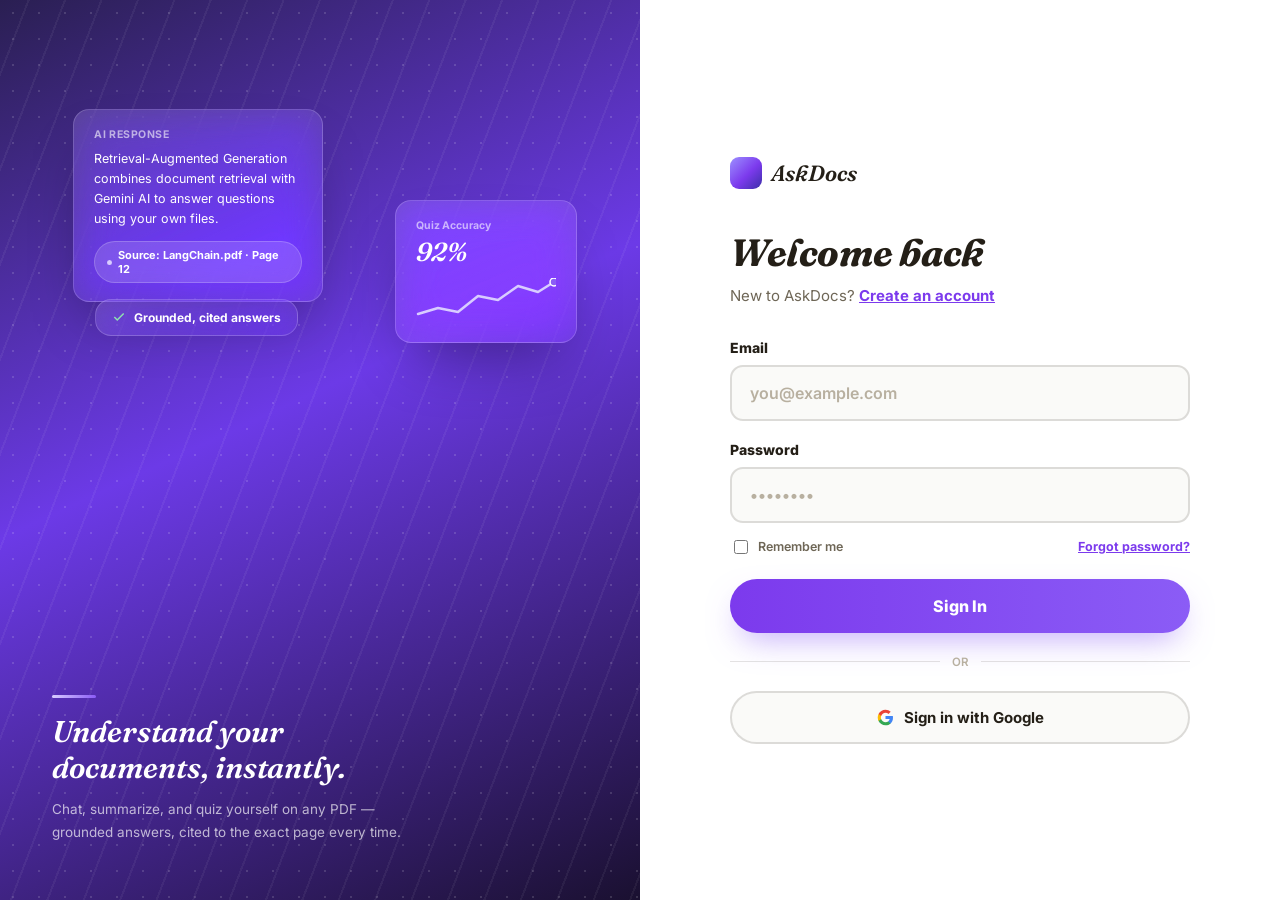
==== commit 11abc00b: "implement authentication, notes, chat memory" ====
--- a/frontend/pages/dashboard.html
+++ b/frontend/pages/dashboard.html
@@ -4,6 +4,7 @@
 <meta charset="UTF-8">
 <meta name="viewport" content="width=device-width,initial-scale=1.0">
 <title>AskDocs — Dashboard</title>
+<link rel="icon" type="image/svg+xml" href="data:image/svg+xml,%3Csvg xmlns='http://www.w3.org/2000/svg' viewBox='0 0 64 64'%3E%3Cdefs%3E%3ClinearGradient id='g' x1='6' y1='8' x2='48' y2='56'%3E%3Cstop offset='0' stop-color='%238B7CFF'/%3E%3Cstop offset='.55' stop-color='%236C5CE9'/%3E%3Cstop offset='1' stop-color='%233B2FA8'/%3E%3C/linearGradient%3E%3C/defs%3E%3Cpath d='M16 8h20l12 12v30a6 6 0 01-6 6H16a6 6 0 01-6-6V14a6 6 0 016-6z' fill='url(%23g)'/%3E%3Cpath d='M20 24h18M20 31h18' stroke='%23fff' stroke-width='2.6' stroke-linecap='round' opacity='.55'/%3E%3Cpath d='M22 40c0-3 2.5-4 4.5-5.2 1.6-1 2.5-1.8 2.5-3.3 0-2-1.6-3-3.5-3-1.6 0-3 .8-3.7 2.2' stroke='%23fff' stroke-width='2.6' stroke-linecap='round' fill='none'/%3E%3Ccircle cx='25.5' cy='44.5' r='1.6' fill='%23fff'/%3E%3C/svg%3E">
 <link rel="preconnect" href="https://fonts.googleapis.com">
 <link rel="preconnect" href="https://fonts.gstatic.com" crossorigin>
 <link href="https://fonts.googleapis.com/css2?family=Inter:wght@400;500;600;700;800;900&family=Fraunces:ital,wght@0,600;0,700;1,500;1,600&display=swap" rel="stylesheet">
@@ -11,40 +12,60 @@
 /* ==========================================================
    TOKENS
    ========================================================== */
+/* ==========================================================
+   DESIGN SYSTEM — "Floating Glass" layout
+
+   The old layout had the sidebar, topbar, and sources panel all
+   touching the edges of the browser window, like flat tiles glued
+   together. This version gives every major panel its own rounded
+   corners, its own soft shadow, and a gap of space (--gutter) around
+   it — so the whole dashboard reads as a set of floating glass cards
+   over a quiet background, instead of one flat surface.
+
+   Everything that controls that spacing lives in --gutter below.
+   Change that one number and the whole layout's breathing room
+   scales with it.
+   ========================================================== */
 :root{
   --font-display:'Fraunces', serif;
   --purple:#7C6FFF;
-  --purple-dark:#6255E8;
-  --purple-deep:#B8AFFF;
-  --purple-light:rgba(124,111,255,.16);
-  --purple-100:rgba(124,111,255,.10);
-  --cyan:#2DD4EE;
-  --amber:#F5A623;
-  --green:#34D399;
-  --red:#F0554B;
-
-  --ink:#F1F2FA;
-  --ink-soft:#9FA2C0;
-  --ink-faint:#767AA0;
-  --border:rgba(255,255,255,.09);
-  --border-soft:rgba(255,255,255,.06);
-  --bg:#0A0C18;
-  --white:#12142A;
-  --surface:#12142A;
-  --surface-2:#171A38;
+  --purple-dark:#5B4FE9;
+  --purple-deep:#4A3FD6;
+  --purple-light:rgba(124,111,255,.10);
+  --purple-100:rgba(124,111,255,.06);
+  --cyan:#1AA6B8;
+  --amber:#C97A0E;
+  --green:#189A63;
+  --red:#D8433A;
+
+  /* One text-color family now, used everywhere — every surface in
+     this theme is light (white cards on a light gray page), so
+     there's no more "light text on dark panel" vs "dark text on
+     light canvas" distinction to get wrong. This is the single
+     biggest fix over the old system. */
+  --ink:#18181B;
+  --ink-soft:#52525B;
+  --ink-faint:#8B8A97;
+  --border:#E9E8EF;
+  --border-soft:#F0EFF3;
+  --bg:#F4F3F7;
+  --white:#FFFFFF;
+  --surface:#FFFFFF;
+  --surface-2:#FAFAFB;
 
   --sidebar-w:264px;
-  --sources-w:296px;
-  --topbar-h:68px;
+  --sources-w:300px;
+  --topbar-h:72px;
+  --gutter:42px;
 
   --radius-sm:10px;
   --radius-md:14px;
   --radius-lg:20px;
   --radius-pill:999px;
 
-  --shadow-sm:0 1px 2px rgba(0,0,0,.3), 0 1px 1px rgba(0,0,0,.2);
-  --shadow-md:0 12px 32px -14px rgba(0,0,0,.55);
-  --shadow-lg:0 28px 56px -20px rgba(0,0,0,.65);
+  --shadow-sm:0 1px 2px rgba(24,24,27,.06), 0 1px 1px rgba(24,24,27,.04);
+  --shadow-md:0 12px 28px -14px rgba(24,24,27,.14);
+  --shadow-lg:0 24px 48px -20px rgba(24,24,27,.18);
 
   --ease:cubic-bezier(.4,0,.2,1);
 }
@@ -62,27 +83,12 @@
 body{
   margin:0;
   font-family:'Inter',-apple-system,sans-serif;
-  background:
-    radial-gradient(circle at 12% 8%, rgba(124,111,255,.09), transparent 40%),
-    radial-gradient(circle at 88% 18%, rgba(45,212,238,.06), transparent 38%),
-    var(--bg);
-  background-attachment:fixed;
+  background:var(--bg);
   color:var(--ink);
   -webkit-font-smoothing:antialiased;
   position:relative;
 }
 
-body::before{
-  content:"";
-  position:fixed;
-  inset:0;
-  background-image:radial-gradient(rgba(255,255,255,.05) 1px, transparent 1px);
-  background-size:26px 26px;
-  pointer-events:none;
-  z-index:0;
-  opacity:.32;
-}
-
 ::selection{background:var(--purple-light);color:var(--purple-deep)}
 
 button{font-family:inherit}
@@ -99,63 +105,54 @@
 /* ==========================================================
    LAYOUT SHELL
    ========================================================== */
+/* The old layout put navigation in a tall LEFT SIDEBAR (a vertical
+   list of links running down the side of the screen). This version
+   turns that 90 degrees: there's no sidebar at all anymore — instead,
+   one floating header sits across the TOP of the page, with the
+   navigation links laid out in a horizontal, scrollable row underneath
+   the search/profile bar. Everything below the header is just two
+   columns: the main content, and the sources panel on the right. */
 .shell{
   display:grid;
-  grid-template-columns:var(--sidebar-w) 1fr var(--sources-w);
+  grid-template-columns:var(--sidebar-w) 1fr;
+  gap:var(--gutter);
   min-height:100vh;
+  padding:var(--gutter);
   position:relative;
   z-index:1;
 }
 
 /* ==========================================================
    SIDEBAR
+   A floating glass card: rounded on all corners, sitting with
+   breathing room around it instead of touching the screen edge.
    ========================================================== */
 .sidebar{
   position:sticky;
-  top:0;
-  height:100vh;
-  background:linear-gradient(180deg, rgba(18,20,42,.92) 0%, rgba(10,12,24,.96) 100%);
-  backdrop-filter:blur(20px);
-  color:#C7C6DA;
+  top:var(--gutter);
+  height:calc(100vh - (var(--gutter) * 2));
+  background:var(--surface);
+  border:1px solid var(--border);
+  border-radius:26px;
+  box-shadow:0 4px 24px -12px rgba(24,24,27,.08);
   display:flex;
   flex-direction:column;
-  padding:22px 16px;
-  border-right:1px solid var(--border);
+  padding:24px 18px;
 }
 
 .brand{
-  display:flex;
-  align-items:center;
-  gap:10px;
+  display:flex;align-items:center;gap:9px;
   padding:6px 8px 22px;
 }
 .brand-mark{
-  width:32px;height:32px;border-radius:9px;flex-shrink:0;
-  background:linear-gradient(135deg,#9C90FF,#7C6FFF 55%,#4A3FD6);
+  width:30px;height:30px;flex-shrink:0;
   display:flex;align-items:center;justify-content:center;
-  box-shadow:0 4px 18px -4px rgba(124,111,255,.65);
+  filter:drop-shadow(0 4px 14px rgba(108,92,233,.5));
 }
 .brand-name{
   font-family:var(--font-display);font-style:italic;font-weight:600;
-  font-size:20px;color:#fff;letter-spacing:0;
-}
-.brand-name sup{
-  display:block;font-size:9.5px;font-weight:600;color:#8B87A8;
-  letter-spacing:.09em;text-transform:uppercase;margin-top:1px;
-}
-
-.upload-btn{
-  width:100%;
-  display:flex;align-items:center;justify-content:center;gap:8px;
-  padding:12px;border:none;border-radius:var(--radius-sm);
-  background:linear-gradient(90deg,var(--purple),var(--cyan));color:#fff;
-  font-size:14px;font-weight:700;cursor:pointer;
-  margin-bottom:20px;
-  box-shadow:0 6px 18px -6px rgba(124,111,255,.5);
-  transition:filter .15s var(--ease), transform .1s var(--ease);
-}
-.upload-btn:hover{filter:brightness(1.08)}
-.upload-btn:active{transform:translateY(1px) scale(.99)}
+  font-size:20px;color:var(--ink);letter-spacing:0;
+}
 
 .sidebar-scroll{
   flex:1;
@@ -164,45 +161,30 @@
   scrollbar-width:thin;
 }
 .sidebar-scroll::-webkit-scrollbar{width:5px}
-.sidebar-scroll::-webkit-scrollbar-thumb{background:rgba(255,255,255,.1);border-radius:3px}
+.sidebar-scroll::-webkit-scrollbar-thumb{background:rgba(24,24,27,.14);border-radius:3px}
 
 .nav-group{margin-bottom:20px}
 .nav-group h4{
   font-size:10.5px;font-weight:700;letter-spacing:.09em;text-transform:uppercase;
-  color:#565277;padding:0 10px;margin:0 0 8px;
+  color:var(--ink-faint);padding:0 10px;margin:0 0 8px;
 }
 .nav-link{
   display:flex;align-items:center;gap:11px;
   padding:9.5px 10px;border-radius:9px;
-  font-size:14px;font-weight:600;color:#C7C6DA;
+  font-size:14px;font-weight:600;color:var(--ink-soft);
   text-decoration:none;cursor:pointer;border:none;background:none;width:100%;text-align:left;
   transition:background .15s var(--ease), color .15s var(--ease);
   margin-bottom:2px;
   position:relative;
 }
 .nav-link svg{width:17px;height:17px;flex-shrink:0;opacity:.8}
-.nav-link:hover{background:rgba(255,255,255,.06);color:#fff}
-.nav-link.active{background:rgba(91,79,233,.28);color:#fff}
-.nav-link.active svg{opacity:1;color:#B3A9FF}
+.nav-link:hover{background:rgba(24,24,27,.05);color:var(--ink)}
+.nav-link.active{background:linear-gradient(90deg, rgba(133,119,240,.28), rgba(43,188,201,.14));color:var(--ink)}
+.nav-link.active svg{opacity:1;color:var(--purple-deep)}
 .nav-link.active::before{
   content:"";position:absolute;left:-16px;top:50%;transform:translateY(-50%);
-  width:3px;height:18px;border-radius:0 4px 4px 0;background:#8A7EFF;
-}
-
-.sidebar-footer{
-  padding-top:12px;
-  border-top:1px solid rgba(255,255,255,.08);
-  flex-shrink:0;
-}
-.logout-btn{
-  display:flex;align-items:center;justify-content:center;gap:9px;
-  width:100%;padding:11px;
-  background:transparent;border:1.5px solid rgba(255,255,255,.12);
-  border-radius:var(--radius-sm);color:#C7C6DA;
-  font-size:13.5px;font-weight:700;cursor:pointer;
-  transition:background .15s var(--ease), border-color .15s var(--ease), color .15s var(--ease);
-}
-.logout-btn:hover{background:rgba(255,255,255,.07);border-color:rgba(255,255,255,.22);color:#fff}
+  width:3px;height:18px;border-radius:0 4px 4px 0;background:var(--purple);
+}
 
 /* ==========================================================
    MAIN COLUMN
@@ -211,20 +193,47 @@
   display:flex;
   flex-direction:column;
   min-width:0;
-  min-height:100vh;
-}
-
-/* ---- topbar ---- */
+  gap:var(--gutter);
+}
+
+/* ---- topbar ----
+   Same floating glass language as the sidebar and sources panel. */
 .topbar{
-  position:sticky;top:0;z-index:20;
+  position:sticky;top:var(--gutter);z-index:20;
   height:var(--topbar-h);
-  display:flex;align-items:center;gap:16px;
-  padding:0 28px;
-  background:rgba(10,12,24,.72);
-  backdrop-filter:blur(14px) saturate(160%);
-  -webkit-backdrop-filter:blur(14px) saturate(160%);
-  border-bottom:1px solid var(--border);
-}
+  display:flex;align-items:center;gap:14px;
+  padding:0 22px;
+  border-radius:20px;
+  background:var(--surface);
+  border:1px solid var(--border);
+  box-shadow:0 4px 20px -12px rgba(24,24,27,.08);
+}
+.topbar-spacer{flex:1}
+
+.upload-btn-inline{
+  display:inline-flex;align-items:center;gap:7px;flex-shrink:0;
+  padding:9px 16px;border:none;border-radius:var(--radius-pill);
+  background:linear-gradient(90deg,var(--purple),var(--cyan));color:#fff;
+  font-family:inherit;font-size:13px;font-weight:700;cursor:pointer;white-space:nowrap;
+  box-shadow:0 6px 16px -6px rgba(124,111,255,.5);
+  transition:filter .15s var(--ease), transform .1s var(--ease);
+}
+.upload-btn-inline:hover{filter:brightness(1.08)}
+.upload-btn-inline:active{transform:scale(.97)}
+
+.logout-btn-glass{
+  display:inline-flex;align-items:center;gap:7px;flex-shrink:0;
+  padding:9px 16px;border-radius:var(--radius-pill);
+  background:rgba(224,69,59,.12);
+  backdrop-filter:blur(14px);
+  -webkit-backdrop-filter:blur(14px);
+  border:1.5px solid rgba(224,69,59,.35);
+  color:var(--red);font-family:inherit;font-size:13px;font-weight:700;
+  cursor:pointer;white-space:nowrap;
+  transition:background .15s var(--ease), border-color .15s var(--ease), transform .1s var(--ease);
+}
+.logout-btn-glass:hover{background:rgba(224,69,59,.2);border-color:rgba(224,69,59,.5)}
+.logout-btn-glass:active{transform:scale(.97)}
 
 .search-wrap{
   flex:1;
@@ -249,7 +258,6 @@
   box-shadow:0 0 0 4px rgba(91,79,233,.12);
 }
 
-.topbar-spacer{flex:1}
 
 .icon-btn{
   position:relative;
@@ -264,25 +272,9 @@
 .icon-btn .dot{
   position:absolute;top:8px;right:8px;
   width:7px;height:7px;border-radius:50%;
-  background:var(--red);border:1.5px solid var(--surface);
-}
-
-.theme-toggle{
-  width:44px;height:26px;border-radius:var(--radius-pill);
-  background:var(--purple-light);border:1.5px solid var(--border);
-  cursor:pointer;position:relative;flex-shrink:0;
-  transition:background .2s var(--ease);
-}
-.theme-toggle .knob{
-  position:absolute;top:2px;left:2px;
-  width:19px;height:19px;border-radius:50%;
-  background:var(--purple);
-  display:flex;align-items:center;justify-content:center;
-  transition:transform .25s var(--ease);
-  box-shadow:var(--shadow-sm);
-}
-.theme-toggle .knob svg{width:11px;height:11px;color:#fff}
-.theme-toggle.on .knob{transform:translateX(18px)}
+  background:var(--red);border:1.5px solid #fff;
+}
+
 
 .profile-pill{
   display:flex;align-items:center;gap:9px;
@@ -303,7 +295,10 @@
 /* ---- workspace body ---- */
 .workspace{
   flex:1;
-  padding:26px 28px 28px;
+  width:100%;
+  max-width:1180px;
+  margin:0 auto;
+  padding:0 0 var(--gutter);
   display:flex;
   flex-direction:column;
   min-width:0;
@@ -313,12 +308,12 @@
 .welcome-card{
   position:relative;
   overflow:hidden;
-  background:var(--surface);
-  border:1px solid var(--border);
+  background:linear-gradient(135deg,#8577F0,var(--purple-dark));
+  border:none;
   border-radius:var(--radius-lg);
-  padding:26px 30px;
-  margin-bottom:20px;
-  color:var(--ink);
+  padding:34px 36px;
+  box-shadow:0 20px 40px -20px rgba(91,79,233,.4);
+  color:#fff;
   display:flex;
   align-items:center;
   justify-content:space-between;
@@ -333,13 +328,16 @@
 }
 .welcome-text h1{
   font-family:var(--font-display);font-style:italic;font-weight:600;
-  font-size:28px;margin:0 0 5px;letter-spacing:0;line-height:1.15;
+  font-size:36px;margin:0 0 6px;letter-spacing:0;line-height:1.1;
 }
 
 .gradient-rule{
   width:44px;height:3px;border-radius:2px;
   background:linear-gradient(90deg,var(--purple),var(--cyan));
   margin:8px 0 12px;
+}
+.welcome-card .gradient-rule{
+  background:rgba(255,255,255,.6);
 }
 .welcome-text p{
   font-size:13.5px;margin:0;color:rgba(255,255,255,.78);max-width:440px;
@@ -360,13 +358,13 @@
   display:grid;
   grid-template-columns:repeat(4,1fr);
   gap:14px;
-  margin-bottom:20px;
 }
 .stat-card{
   background:var(--surface);
-  border:1.5px solid var(--border);
-  border-radius:var(--radius-md);
-  padding:17px 18px;
+  border:1px solid var(--border);
+  border-radius:var(--radius-lg);
+  box-shadow:0 4px 16px -10px rgba(24,24,27,.08);
+  padding:22px 22px;
   display:flex;
   align-items:flex-start;
   justify-content:space-between;
@@ -381,7 +379,7 @@
   font-size:11.5px;font-weight:700;color:var(--ink-soft);
   margin:0 0 6px;text-transform:uppercase;letter-spacing:.03em;
 }
-.stat-info h2{font-family:var(--font-display);font-style:italic;font-weight:600;font-size:28px;margin:0;letter-spacing:0}
+.stat-info h2{font-family:var(--font-display);font-style:italic;font-weight:600;font-size:32px;margin:0;letter-spacing:0}
 .stat-info .trend{
   font-size:11px;font-weight:700;color:var(--green);margin-top:5px;display:block;
 }
@@ -398,8 +396,9 @@
 /* generic card */
 .panel{
   background:var(--surface);
-  border:1.5px solid var(--border);
+  border:1px solid var(--border);
   border-radius:var(--radius-lg);
+  box-shadow:0 4px 20px -12px rgba(24,24,27,.08);
   display:flex;
   flex-direction:column;
   flex:1;
@@ -415,7 +414,10 @@
 #quizSetupPanel,
 #quizResultsPanel,
 #flashcardSetupPanel,
-#flashcardStudyPanel{
+#flashcardStudyPanel,
+#documentsPanel,
+#notesSetupPanel,
+#notesResultsPanel{
   flex:none;
   min-height:0;
   height:auto;
@@ -423,7 +425,7 @@
 }
 .panel-head{
   display:flex;align-items:center;justify-content:space-between;
-  padding:16px 20px;
+  padding:20px 24px;
   border-bottom:1px solid var(--border-soft);
   flex-shrink:0;
 }
@@ -488,7 +490,7 @@
   animation:chipIn .25s var(--ease);
 }
 .document-chip:hover{border-color:rgba(124,111,255,.4);background:var(--purple-100)}
-.document-chip .chip-icon{font-size:13px;line-height:1}
+.document-chip .chip-icon{display:inline-flex;align-items:center;color:var(--purple)}
 .document-chip button{
   width:18px;height:18px;border-radius:50%;border:none;
   background:var(--border-soft);color:var(--ink-soft);
@@ -514,7 +516,7 @@
 .chat-body::-webkit-scrollbar{width:6px}
 .chat-body::-webkit-scrollbar-thumb{background:var(--border);border-radius:3px}
 
-.message{display:flex;gap:10px;max-width:78%;animation:msgIn .25s var(--ease)}
+.message{display:flex;gap:10px;max-width:min(78%, 620px);animation:msgIn .25s var(--ease)}
 @keyframes msgIn{from{opacity:0;transform:translateY(6px)}to{opacity:1;transform:none}}
 
 .message.ai{align-self:flex-start}
@@ -526,7 +528,7 @@
   font-size:12px;font-weight:800;color:#fff;margin-top:2px;
 }
 .message.ai .msg-avatar{background:linear-gradient(135deg,#8A7EFF,#4A3FD6)}
-.message.user .msg-avatar{background:#3A3550}
+.message.user .msg-avatar{background:#4A4258}
 
 .bubble{
   padding:12px 16px;
@@ -616,16 +618,31 @@
 /* ==========================================================
    RIGHT PANEL — SOURCES
    ========================================================== */
+/* ==========================================================
+   RIGHT PANEL — SOURCES
+   Same floating glass treatment as the sidebar — rounded on
+   all corners, its own blur and shadow, sitting with real
+   space around it instead of touching the screen edge.
+   ========================================================== */
 .sources{
-  position:sticky;top:0;
-  height:100vh;
-  background:var(--surface);
-  border-left:1px solid var(--border);
-  padding:24px 18px 18px;
+  /* Citations hidden per request — backend still returns them,
+     this is purely a display choice. Delete this line to bring
+     the panel back. */
+  display:none;
+  position:sticky;
+  top:var(--gutter);
+  height:calc(100vh - (var(--gutter) * 2));
+  background:linear-gradient(180deg, rgba(48,42,60,.55) 0%, rgba(28,25,36,.65) 100%);
+  backdrop-filter:blur(28px) saturate(160%);
+  -webkit-backdrop-filter:blur(28px) saturate(160%);
+  border:1px solid rgba(240,233,218,.08);
+  border-radius:26px;
+  box-shadow:0 30px 60px -30px rgba(0,0,0,.6);
+  padding:26px 20px;
   overflow-y:auto;
   display:flex;
   flex-direction:column;
-  gap:22px;
+  gap:24px;
 }
 .sources::-webkit-scrollbar{width:5px}
 .sources::-webkit-scrollbar-thumb{background:var(--border);border-radius:3px}
@@ -701,7 +718,11 @@
 .view.active-view{display:flex}
 
 #chat-view.active-view{
-  height:calc(100vh - var(--topbar-h) - 54px);
+  /* The gutter shows up four times between the top of the screen and
+     the bottom of this view: above the topbar, between the topbar and
+     the workspace, below the workspace, and at the bottom of the
+     screen. */
+  height:calc(100vh - var(--topbar-h) - (var(--gutter) * 4));
   min-height:0;
 }
 #chat-view .panel{
@@ -759,12 +780,88 @@
 
 .quiz-empty-state{
   display:flex;flex-direction:column;align-items:center;justify-content:center;
-  gap:10px;padding:48px 20px;color:var(--ink-faint);
-  border:1.5px dashed var(--border);border-radius:var(--radius-lg);
+  gap:10px;padding:48px 20px;color:var(--ink-soft);
+  border:1.5px dashed rgba(36,31,23,.16);border-radius:var(--radius-lg);
   text-align:center;
 }
 .quiz-empty-state svg{color:var(--purple);opacity:.5}
 .quiz-empty-state p{margin:0;font-size:13.5px;font-weight:600}
+
+/* ==========================================================
+   DOCUMENTS VIEW
+   ========================================================== */
+.documents-grid{
+  display:grid;
+  grid-template-columns:repeat(auto-fill, minmax(260px, 1fr));
+  gap:14px;
+  padding:20px;
+}
+
+.doc-card{
+  border-radius:16px;
+  padding:18px;
+  background:var(--surface);
+  border:1px solid var(--border);
+  box-shadow:0 4px 16px -10px rgba(24,24,27,.08);
+}
+
+.doc-card-top{display:flex;align-items:flex-start;gap:12px;margin-bottom:14px}
+.doc-card-icon{
+  width:38px;height:38px;border-radius:10px;flex-shrink:0;
+  display:flex;align-items:center;justify-content:center;
+  background:var(--purple-light);color:var(--purple-deep);
+}
+.doc-card-icon svg{width:18px;height:18px}
+.doc-card-name{
+  font-size:14px;font-weight:800;margin:0 0 4px;color:var(--ink);
+  white-space:nowrap;overflow:hidden;text-overflow:ellipsis;max-width:180px;
+}
+.doc-card-meta{
+  display:block;
+  font-size:11.5px;color:var(--ink-faint);font-weight:600;
+}
+
+.doc-card-actions{display:flex;flex-wrap:wrap;gap:7px}
+.doc-card-btn{
+  display:inline-flex;align-items:center;gap:5px;
+  padding:6px 11px;border-radius:var(--radius-pill);
+  background:var(--surface-2);border:1px solid var(--border);
+  color:var(--ink-soft);font-family:inherit;font-size:11.5px;font-weight:700;
+  cursor:pointer;transition:border-color .15s var(--ease), color .15s var(--ease);
+}
+.doc-card-btn svg{width:12px;height:12px}
+.doc-card-btn:hover{border-color:var(--purple);color:var(--purple-deep)}
+.doc-card-btn.delete-action:hover{border-color:var(--red);color:var(--red)}
+
+/* ==========================================================
+   NOTES VIEW
+   ========================================================== */
+.notes-sections{
+  display:flex;flex-direction:column;gap:18px;
+  padding:20px;
+}
+
+.notes-section{
+  border-left:2.5px solid var(--purple);
+  padding-left:16px;
+}
+.notes-section h4{
+  font-family:var(--font-display);font-style:italic;font-weight:600;
+  font-size:18px;margin:0 0 10px;color:var(--ink);
+}
+.notes-section ul{
+  margin:0;padding:0;list-style:none;
+  display:flex;flex-direction:column;gap:8px;
+}
+.notes-section li{
+  display:flex;align-items:flex-start;gap:9px;
+  font-size:13.5px;line-height:1.6;color:var(--ink-soft);
+}
+.notes-section li::before{
+  content:"";flex-shrink:0;margin-top:7px;
+  width:5px;height:5px;border-radius:50%;
+  background:var(--purple);
+}
 
 .quiz-questions{
   display:flex;flex-direction:column;gap:16px;
@@ -772,7 +869,7 @@
 }
 
 .quiz-card{
-  border:1.5px solid var(--border);border-radius:var(--radius-md);
+  border:1px solid var(--border);border-radius:var(--radius-md);
   padding:18px 20px;background:var(--surface-2);
   animation:msgIn .25s var(--ease);
 }
@@ -863,14 +960,14 @@
 }
 
 .flashcard-front{
-  background:linear-gradient(160deg, rgba(255,255,255,.045), rgba(255,255,255,.015));
-  border:1px solid rgba(124,111,255,.28);
-  box-shadow:0 20px 44px -22px rgba(0,0,0,.55);
+  background:var(--surface);
+  border:1px solid var(--border);
+  box-shadow:0 8px 28px -14px rgba(24,24,27,.12);
 }
 .flashcard-back{
-  background:linear-gradient(160deg, rgba(124,111,255,.16), rgba(45,212,238,.08));
-  border:1px solid rgba(124,111,255,.4);
-  box-shadow:0 20px 44px -22px rgba(124,111,255,.35);
+  background:linear-gradient(135deg,#8577F0,var(--purple-dark));
+  border:none;
+  box-shadow:0 8px 28px -14px rgba(91,79,233,.3);
   transform:rotateY(180deg);
 }
 
@@ -884,9 +981,12 @@
   font-size:38px;line-height:1.3;color:var(--ink);margin:0;
 }
 .flashcard-back p{
-  font-size:19px;line-height:1.65;color:var(--ink);margin:0;
+  font-size:19px;line-height:1.65;color:#fff;margin:0;
   max-height:250px;overflow-y:auto;
 }
+
+.flashcard-back .flashcard-label{color:rgba(255,255,255,.75)}
+.flashcard-back .flashcard-flip-hint{color:rgba(255,255,255,.6)}
 
 .flashcard-flip-hint{
   font-size:11px;color:var(--ink-faint);font-weight:600;
@@ -895,6 +995,70 @@
 .flashcard-nav{
   display:flex;align-items:center;gap:12px;
 }
+
+/* ==========================================================
+   DOCUMENTS VIEW
+   ========================================================== */
+.documents-grid{
+  display:grid;
+  grid-template-columns:repeat(auto-fill, minmax(260px, 1fr));
+  gap:14px;
+  padding:20px;
+}
+
+.doc-card{
+  border-radius:16px;
+  padding:16px 16px 14px;
+  background:var(--surface);
+  border:1px solid var(--border);
+  box-shadow:0 4px 16px -10px rgba(24,24,27,.08);
+  transition:border-color .18s var(--ease), transform .18s var(--ease);
+}
+.doc-card:hover{
+  border-color:rgba(124,111,255,.4);
+  transform:translateY(-2px);
+}
+
+.doc-card-top{
+  display:flex;align-items:flex-start;gap:11px;margin-bottom:12px;
+}
+.doc-card-icon{
+  width:36px;height:36px;border-radius:10px;flex-shrink:0;
+  background:var(--purple-light);color:var(--purple-deep);
+  display:flex;align-items:center;justify-content:center;
+}
+.doc-card-icon svg{width:17px;height:17px}
+
+.doc-card-name{
+  font-size:13.5px;font-weight:700;color:var(--ink);
+  margin:0 0 3px;
+  overflow:hidden;text-overflow:ellipsis;white-space:nowrap;
+}
+.doc-card-meta{
+  font-size:11.5px;color:var(--ink-faint);font-weight:600;
+}
+
+.doc-card-actions{
+  display:flex;gap:8px;margin-top:4px;
+}
+.doc-card-btn{
+  flex:1;
+  display:flex;align-items:center;justify-content:center;gap:6px;
+  padding:8px 10px;border-radius:9px;
+  font-size:12px;font-weight:700;cursor:pointer;
+  transition:background .15s var(--ease), border-color .15s var(--ease);
+}
+.doc-card-btn.chat-action{
+  background:var(--purple-light);border:1px solid rgba(133,119,240,.3);color:var(--purple-deep);
+}
+.doc-card-btn.chat-action:hover{background:rgba(133,119,240,.24)}
+.doc-card-btn.delete-action{
+  flex:0 0 auto;
+  width:32px;padding:8px;
+  background:rgba(235,90,80,.1);border:1px solid rgba(235,90,80,.28);color:var(--red);
+}
+.doc-card-btn.delete-action:hover{background:rgba(235,90,80,.2)}
+.doc-card-btn svg{width:14px;height:14px}
 @media(max-width:1240px){
   .shell{grid-template-columns:var(--sidebar-w) 1fr}
   .sources{display:none}
@@ -906,22 +1070,25 @@
   .search-wrap{display:none}
 }
 @media(max-width:560px){
-  .workspace{padding:18px 14px 14px}
+  :root{--gutter:14px}
   .welcome-card{flex-direction:column;align-items:flex-start}
   .topbar{padding:0 14px;gap:10px}
   .stats{grid-template-columns:1fr}
+  .upload-btn-inline span, .logout-btn-glass span{display:none}
+  .upload-btn-inline, .logout-btn-glass{padding:9px 11px}
+  #username{display:none}
 }
 
 /* ==========================================================
    QUICK TOOLS GRID (Option A — lifted cards on dark page)
    ========================================================== */
-.tools-section{margin-bottom:20px}
+.tools-section{}
 .tools-section-head{
   display:flex;align-items:baseline;justify-content:space-between;
   margin-bottom:12px;
 }
 .tools-section-head h3{font-size:14.5px;font-weight:800;margin:0;color:var(--ink)}
-.tools-section-head span{font-size:11.5px;color:var(--ink-faint);font-weight:600}
+.tools-section-head span{font-size:11.5px;color:var(--ink-soft);font-weight:600}
 
 .tools-grid{
   display:grid;
@@ -935,23 +1102,18 @@
   position:relative;
   overflow:hidden;
   cursor:pointer;
-  background:linear-gradient(160deg, rgba(255,255,255,.045), rgba(255,255,255,.015));
-  border:1px solid rgba(124,111,255,.22);
-  box-shadow:0 1px 0 rgba(255,255,255,.03) inset, 0 16px 32px -22px rgba(0,0,0,.55);
+  background:var(--surface);
+  border:1px solid var(--border);
+  box-shadow:0 4px 16px -10px rgba(24,24,27,.08);
   transition:transform .18s var(--ease), box-shadow .18s var(--ease), border-color .18s var(--ease);
-}
-.feature-card::after{
-  content:"";position:absolute;inset:0;
-  background-image:radial-gradient(rgba(255,255,255,.06) 1px, transparent 1px);
-  background-size:14px 14px;pointer-events:none;opacity:.5;
 }
 .feature-card:hover{
   transform:translateY(-3px);
-  border-color:rgba(124,111,255,.5);
-  box-shadow:0 22px 44px -18px rgba(124,111,255,.35);
+  border-color:rgba(124,111,255,.4);
+  box-shadow:0 16px 32px -14px rgba(91,79,233,.18);
 }
 .feature-card.disabled{cursor:default}
-.feature-card.disabled:hover{transform:none;border-color:rgba(124,111,255,.22);box-shadow:0 1px 0 rgba(255,255,255,.03) inset, 0 16px 32px -22px rgba(0,0,0,.55)}
+.feature-card.disabled:hover{transform:none;border-color:var(--border);box-shadow:0 4px 16px -10px rgba(24,24,27,.08)}
 
 .fc-top{display:flex;align-items:flex-start;justify-content:space-between;margin-bottom:12px;position:relative;z-index:1}
 .fc-icon{
@@ -967,15 +1129,76 @@
   position:absolute;top:16px;right:16px;z-index:1;
   font-size:9.5px;font-weight:800;text-transform:uppercase;letter-spacing:.05em;
   padding:3px 8px;border-radius:var(--radius-pill);
-  background:rgba(255,255,255,.06);color:var(--ink-faint);
-}
-
-.ic-purple{background:rgba(124,111,255,.16);color:#9C90FF}
-.ic-cyan{background:rgba(45,212,238,.16);color:#5FE3F5}
-.ic-amber{background:rgba(245,166,35,.16);color:#F5B85C}
-.ic-green{background:rgba(52,211,153,.16);color:#5EEAD4}
-.ic-red{background:rgba(240,85,75,.16);color:#F0897F}
-.ic-blue{background:rgba(76,141,255,.16);color:#7CA8FF}
+  background:var(--border-soft);color:var(--ink-faint);
+}
+
+.ic-purple{background:rgba(124,111,255,.12);color:#5B4FE9}
+.ic-cyan{background:rgba(26,166,184,.12);color:#0E7F8E}
+.ic-amber{background:rgba(201,122,14,.12);color:#A6650D}
+.ic-green{background:rgba(24,154,99,.12);color:#158A5F}
+.ic-red{background:rgba(216,67,58,.12);color:#B7362D}
+.ic-blue{background:rgba(76,141,255,.12);color:#3A6FD1}
+
+/* ==========================================================
+   LOGOUT CONFIRMATION MODAL
+   Hidden by default (display:none). Adding the "open" class
+   (done in auth.js) shows it as a centered card over a dark
+   backdrop, instead of the browser's native confirm() popup.
+   ========================================================== */
+.logout-modal{
+  display:none;
+  position:fixed;inset:0;z-index:100;
+  align-items:center;justify-content:center;
+  background:rgba(24,24,27,.5);
+  padding:20px;
+}
+.logout-modal.open{display:flex}
+
+.logout-modal-card{
+  width:100%;max-width:360px;
+  background:var(--surface);
+  border-radius:var(--radius-lg);
+  padding:28px 26px;
+  text-align:center;
+  box-shadow:0 24px 48px -16px rgba(24,24,27,.25);
+  animation:logoutModalIn .18s var(--ease);
+}
+@keyframes logoutModalIn{
+  from{opacity:0;transform:translateY(8px) scale(.98)}
+  to{opacity:1;transform:none}
+}
+
+.logout-modal-icon{
+  width:48px;height:48px;border-radius:50%;
+  margin:0 auto 16px;
+  display:flex;align-items:center;justify-content:center;
+  background:rgba(216,67,58,.1);color:var(--red);
+}
+
+.logout-modal-card h3{
+  font-family:var(--font-display);font-style:italic;font-weight:600;
+  font-size:20px;margin:0 0 8px;color:var(--ink);
+}
+.logout-modal-card p{
+  font-size:13px;line-height:1.6;color:var(--ink-soft);margin:0 0 22px;
+}
+
+.logout-modal-actions{display:flex;gap:10px}
+.logout-modal-cancel,
+.logout-modal-confirm{
+  flex:1;padding:11px;border-radius:var(--radius-pill);
+  font-family:inherit;font-size:13.5px;font-weight:700;cursor:pointer;
+  transition:filter .15s var(--ease), background .15s var(--ease);
+}
+.logout-modal-cancel{
+  background:var(--surface-2);border:1px solid var(--border);color:var(--ink-soft);
+}
+.logout-modal-cancel:hover{background:var(--border-soft)}
+.logout-modal-confirm{
+  background:var(--red);border:none;color:#fff;
+}
+.logout-modal-confirm:hover{filter:brightness(1.08)}
+
 </style>
 </head>
 <body>
@@ -991,9 +1214,36 @@
   <aside class="sidebar" aria-label="Primary navigation">
     <div class="brand">
       <span class="brand-mark" aria-hidden="true">
-        <svg width="17" height="17" viewBox="0 0 24 24" fill="none"><path d="M6 4h8l5 5v11a1.6 1.6 0 01-1.6 1.6H6A1.6 1.6 0 014.4 20V5.6A1.6 1.6 0 016 4z" fill="#fff" opacity=".95"/><path d="M14 4v5h5" fill="#C9C6F7"/><path d="M8 13h6M8 16.5h6M8 10.5h3" stroke="#5B4FE9" stroke-width="1.4" stroke-linecap="round"/></svg>
+        <svg width="30" height="30" viewBox="0 0 64 64">
+          <defs>
+            <clipPath id="askdocsClipSidebar"><path d="M16 8h20l12 12v30a6 6 0 01-6 6H16a6 6 0 01-6-6V14a6 6 0 016-6z"/></clipPath>
+            <linearGradient id="askdocsBaseSidebar" x1="6" y1="8" x2="48" y2="56">
+              <stop offset="0" stop-color="#8B7CFF"/>
+              <stop offset=".55" stop-color="#6C5CE9"/>
+              <stop offset="1" stop-color="#3B2FA8"/>
+            </linearGradient>
+            <linearGradient id="askdocsGlossSidebar" x1="0" y1="0" x2="0" y2="1">
+              <stop offset="0" stop-color="#ffffff" stop-opacity=".5"/>
+              <stop offset="1" stop-color="#ffffff" stop-opacity="0"/>
+            </linearGradient>
+            <linearGradient id="askdocsShadowSidebar" x1="0" y1="0" x2="0" y2="1">
+              <stop offset=".6" stop-color="#000000" stop-opacity="0"/>
+              <stop offset="1" stop-color="#000000" stop-opacity=".26"/>
+            </linearGradient>
+          </defs>
+          <path d="M16 8h20l12 12v30a6 6 0 01-6 6H16a6 6 0 01-6-6V14a6 6 0 016-6z" fill="url(#askdocsBaseSidebar)"/>
+          <g clip-path="url(#askdocsClipSidebar)">
+            <rect x="6" y="8" width="42" height="48" fill="url(#askdocsShadowSidebar)"/>
+            <ellipse cx="24" cy="16" rx="26" ry="14" fill="url(#askdocsGlossSidebar)"/>
+            <ellipse cx="14" cy="16" rx="5.5" ry="3.6" fill="#ffffff" opacity=".38"/>
+          </g>
+          <path d="M20 24h18M20 31h18" stroke="#ffffff" stroke-width="2.6" stroke-linecap="round" opacity=".55"/>
+          <path d="M22 40c0-3 2.5-4 4.5-5.2 1.6-1 2.5-1.8 2.5-3.3 0-2-1.6-3-3.5-3-1.6 0-3 .8-3.7 2.2"
+                stroke="#ffffff" stroke-width="2.6" stroke-linecap="round" fill="none"/>
+          <circle cx="25.5" cy="44.5" r="1.6" fill="#ffffff"/>
+        </svg>
       </span>
-      <span class="brand-name">AskDocs<sup>AI Workspace</sup></span>
+      <span class="brand-name">AskDocs</span>
     </div>
 
     <nav class="sidebar-scroll">
@@ -1007,11 +1257,11 @@
           <svg viewBox="0 0 24 24" fill="none" stroke="currentColor" stroke-width="1.8"><path d="M4 4h13l3 3v13H4z"/><path d="M8 10h8M8 14h5"/></svg>
           <span>AI Chat</span>
         </a>
-        <a class="nav-link">
+        <a class="nav-link" data-view="documents-view">
           <svg viewBox="0 0 24 24" fill="none" stroke="currentColor" stroke-width="1.8"><path d="M6 4h8l5 5v11a1.6 1.6 0 01-1.6 1.6H6A1.6 1.6 0 014.4 20V5.6A1.6 1.6 0 016 4z"/><path d="M14 4v5h5"/></svg>
           <span>Documents</span>
         </a>
-        <a class="nav-link">
+        <a class="nav-link" data-view="notes-view">
           <svg viewBox="0 0 24 24" fill="none" stroke="currentColor" stroke-width="1.8"><rect x="4" y="4" width="16" height="16" rx="2"/><path d="M8 9h8M8 13h8M8 17h5"/></svg>
           <span>Notes</span>
         </a>
@@ -1057,13 +1307,6 @@
         </a>
       </div>
     </nav>
-
-    <div class="sidebar-footer">
-      <button class="logout-btn" onclick="logout()">
-        <svg width="16" height="16" viewBox="0 0 24 24" fill="none" stroke="currentColor" stroke-width="1.8"><path d="M9 21H5a2 2 0 01-2-2V5a2 2 0 012-2h4M16 17l5-5-5-5M21 12H9"/></svg>
-        Logout
-      </button>
-    </div>
   </aside>
 
   <!-- ===================== MAIN ===================== -->
@@ -1077,10 +1320,9 @@
       </div>
       <div class="topbar-spacer"></div>
 
-      <button class="theme-toggle on" id="themeToggle" aria-label="Toggle dark mode" aria-pressed="true">
-        <span class="knob">
-          <svg viewBox="0 0 24 24" fill="currentColor"><path d="M12 3a9 9 0 109 9 7 7 0 01-9-9z"/></svg>
-        </span>
+      <button class="upload-btn-inline" onclick="openUploadDialog()">
+        <svg width="15" height="15" viewBox="0 0 24 24" fill="none" stroke="currentColor" stroke-width="2"><path d="M12 4v12M6 10l6-6 6 6M4 20h16"/></svg>
+        <span>Upload</span>
       </button>
 
       <button class="icon-btn" aria-label="Notifications">
@@ -1092,6 +1334,11 @@
         <span class="profile-avatar" id="avatarInitial">?</span>
         <span id="username">Loading…</span>
       </button>
+
+      <button class="logout-btn-glass" onclick="logout()" aria-label="Logout">
+        <svg width="15" height="15" viewBox="0 0 24 24" fill="none" stroke="currentColor" stroke-width="2"><path d="M9 21H5a2 2 0 01-2-2V5a2 2 0 012-2h4M16 17l5-5-5-5M21 12H9"/></svg>
+        <span>Logout</span>
+      </button>
     </header>
 
     <!-- WORKSPACE -->
@@ -1102,7 +1349,7 @@
 
       <section class="welcome-card">
         <div class="welcome-text">
-          <h1>Welcome back 👋</h1>
+          <h1>Welcome back</h1>
           <div class="gradient-rule"></div>
           <p>Upload a document and start asking questions — AskDocs finds the answer and shows exactly where it came from.</p>
         </div>
@@ -1190,13 +1437,22 @@
             <p>Add a new PDF, Word doc, or slide deck to your workspace.</p>
           </div>
 
-          <div class="feature-card disabled">
-            <div class="fc-soon">Soon</div>
+          <div class="feature-card" id="qtDocuments">
+            <div class="fc-top">
+              <div class="fc-icon ic-purple"><svg viewBox="0 0 24 24" fill="none" stroke="currentColor" stroke-width="1.8"><path d="M6 4h8l5 5v11a1.6 1.6 0 01-1.6 1.6H6A1.6 1.6 0 014.4 20V5.6A1.6 1.6 0 016 4z"/><path d="M14 4v5h5"/></svg></div>
+              <svg class="fc-chevron" width="16" height="16" viewBox="0 0 24 24" fill="none" stroke="currentColor" stroke-width="2"><path d="M9 6l6 6-6 6"/></svg>
+            </div>
+            <h4>Documents</h4>
+            <p>Browse everything you've uploaded, and manage or delete files.</p>
+          </div>
+
+          <div class="feature-card" id="qtNotes">
             <div class="fc-top">
               <div class="fc-icon ic-amber"><svg viewBox="0 0 24 24" fill="none" stroke="currentColor" stroke-width="1.8"><rect x="4" y="4" width="16" height="16" rx="2"/><path d="M8 9h8M8 13h8M8 17h5"/></svg></div>
+              <svg class="fc-chevron" width="16" height="16" viewBox="0 0 24 24" fill="none" stroke="currentColor" stroke-width="2"><path d="M9 6l6 6-6 6"/></svg>
             </div>
             <h4>Notes</h4>
-            <p>Auto-generated summaries and notes you can edit and save per document.</p>
+            <p>Turn any document into organized study notes with headings and key points.</p>
           </div>
 
           <div class="feature-card" id="qtFlashcards">
@@ -1274,7 +1530,7 @@
 
         <section class="welcome-card">
           <div class="welcome-text">
-            <h1>Quiz yourself 🧠</h1>
+            <h1>Quiz yourself</h1>
             <p>Generate multiple-choice and true/false questions straight from your uploaded documents.</p>
           </div>
         </section>
@@ -1333,7 +1589,7 @@
 
         <section class="welcome-card">
           <div class="welcome-text">
-            <h1>Study with flashcards 🗂️</h1>
+            <h1>Study with flashcards</h1>
             <div class="gradient-rule"></div>
             <p>Turn key terms and concepts from your documents into flashcards you can flip through.</p>
           </div>
@@ -1416,33 +1672,91 @@
       </section>
       <!-- ===================== /FLASHCARDS VIEW ===================== -->
 
+      <!-- ===================== DOCUMENTS VIEW ===================== -->
+      <section class="view" id="documents-view" hidden>
+
+        <section class="welcome-card">
+          <div class="welcome-text">
+            <h1>Your Documents</h1>
+            <div class="gradient-rule"></div>
+            <p>Every file you've uploaded, in one place — chat about one, or remove it for good.</p>
+          </div>
+          <button class="welcome-cta" onclick="openUploadDialog()">
+            <svg width="15" height="15" viewBox="0 0 24 24" fill="none" stroke="currentColor" stroke-width="2.2"><path d="M12 4v12M6 10l6-6 6 6M4 20h16"/></svg>
+            Upload a document
+          </button>
+        </section>
+
+        <section class="panel" id="documentsPanel" aria-label="All documents">
+          <div class="panel-head">
+            <h3><span class="pulse" aria-hidden="true"></span> All Documents</h3>
+            <span class="hint" id="documentsCountHint">Loading…</span>
+          </div>
+
+          <div class="documents-grid" id="documentsGrid"></div>
+
+          <div id="documentsEmptyState" class="quiz-empty-state" hidden>
+            <svg width="40" height="40" viewBox="0 0 24 24" fill="none" stroke="currentColor" stroke-width="1.5"><path d="M6 4h8l5 5v11a1.6 1.6 0 01-1.6 1.6H6A1.6 1.6 0 014.4 20V5.6A1.6 1.6 0 016 4z"/><path d="M14 4v5h5"/></svg>
+            <p>No documents uploaded yet — click "Upload a document" above to get started.</p>
+          </div>
+        </section>
+
+      </section>
+      <!-- ===================== /DOCUMENTS VIEW ===================== -->
+
+      <!-- ===================== NOTES VIEW ===================== -->
+      <section class="view" id="notes-view" hidden>
+
+        <section class="welcome-card">
+          <div class="welcome-text">
+            <h1>Study notes</h1>
+            <div class="gradient-rule"></div>
+            <p>Turn a document into organized notes — headings and key points, ready to review.</p>
+          </div>
+        </section>
+
+        <section class="panel" id="notesSetupPanel" aria-label="Notes setup">
+          <div class="panel-head">
+            <h3><span class="pulse" aria-hidden="true"></span> Generate Notes</h3>
+            <span class="hint">Powered by your uploaded documents</span>
+          </div>
+
+          <div class="quiz-setup">
+            <div class="quiz-field">
+              <label for="notesDocumentSelect">Source</label>
+              <select id="notesDocumentSelect">
+                <option value="">All documents</option>
+              </select>
+            </div>
+
+            <button id="generateNotesBtn" class="primary-action-btn">
+              <svg width="16" height="16" viewBox="0 0 24 24" fill="none" stroke="currentColor" stroke-width="2"><rect x="4" y="4" width="16" height="16" rx="2"/><path d="M8 9h8M8 13h8M8 17h5"/></svg>
+              Generate Notes
+            </button>
+          </div>
+
+          <p class="quiz-hint">Uses the full text of the selected document(s) — larger documents may take a few seconds.</p>
+        </section>
+
+        <section class="panel" id="notesResultsPanel" aria-label="Generated notes" hidden>
+          <div class="panel-head">
+            <h3><span class="pulse" aria-hidden="true"></span> Your Notes</h3>
+            <button id="regenerateNotesBtn" class="ghost-btn">Start Over</button>
+          </div>
+
+          <div id="notesSections" class="notes-sections"></div>
+        </section>
+
+        <div id="notesEmptyState" class="quiz-empty-state">
+          <svg width="40" height="40" viewBox="0 0 24 24" fill="none" stroke="currentColor" stroke-width="1.5"><rect x="4" y="4" width="16" height="16" rx="2"/><path d="M8 9h8M8 13h8M8 17h5"/></svg>
+          <p>No notes yet — pick a document above and hit Generate.</p>
+        </div>
+
+      </section>
+      <!-- ===================== /NOTES VIEW ===================== -->
+
     </main>
   </div>
-
-  <!-- ===================== SOURCES ===================== -->
-  <aside class="sources" aria-label="Sources and recent documents">
-    <div>
-      <h3>
-        <svg viewBox="0 0 24 24" fill="none" stroke="currentColor" stroke-width="2"><path d="M9 12l2 2 4-4"/><circle cx="12" cy="12" r="9"/></svg>
-        Sources
-      </h3>
-      <p class="sub">Citations for the latest answer</p>
-      <div id="sourceList">
-        <div class="sources-empty">Ask a question to see citations here.</div>
-      </div>
-    </div>
-
-    <div>
-      <h3>
-        <svg viewBox="0 0 24 24" fill="none" stroke="currentColor" stroke-width="2"><path d="M6 4h8l5 5v11a1.6 1.6 0 01-1.6 1.6H6A1.6 1.6 0 014.4 20V5.6A1.6 1.6 0 016 4z"/><path d="M14 4v5h5"/></svg>
-        Recent Documents
-      </h3>
-      <p class="sub">Everything you've uploaded</p>
-      <div id="recentDocuments">
-        <div class="sources-empty">No documents yet.</div>
-      </div>
-    </div>
-  </aside>
 
 </div>
 
@@ -1452,22 +1766,9 @@
 <script src="../js/dashboard.js"></script>
 <script src="../js/quiz.js"></script>
 <script src="../js/flashcards.js"></script>
+<script src="../js/documents.js"></script>
+<script src="../js/notes.js"></script>
 <script>
-  // Theme toggle (visual only — persists nothing, respects no external storage)
-  (function(){
-    const toggle = document.getElementById("themeToggle");
-    if (toggle) {
-      toggle.addEventListener("click", function(){
-        const isOn = toggle.classList.toggle("on");
-        toggle.setAttribute("aria-pressed", isOn ? "true" : "false");
-        document.body.classList.toggle("dark-preview", isOn);
-        // Note: AskDocs currently ships one dark theme by design (matching
-        // the reference UI). This toggle is wired up and visually functional,
-        // but there's no separate light stylesheet to switch to yet.
-      });
-    }
-  })();
-
   // Auto-grow the question textarea
   (function(){
     const el = document.getElementById("question");
@@ -1517,10 +1818,42 @@
       });
     }
 
+    const documentsCard = document.getElementById("qtDocuments");
+    if (documentsCard) {
+      documentsCard.addEventListener("click", function(){
+        const documentsNavLink = document.querySelector('.nav-link[data-view="documents-view"]');
+        if (documentsNavLink) documentsNavLink.click();
+      });
+    }
+
+    const notesCard = document.getElementById("qtNotes");
+    if (notesCard) {
+      notesCard.addEventListener("click", function(){
+        const notesNavLink = document.querySelector('.nav-link[data-view="notes-view"]');
+        if (notesNavLink) notesNavLink.click();
+      });
+    }
+
   })();
 
   // Profile loading, document loading, and event binding all happen
   // in dashboard.js -> initDashboard() on DOMContentLoaded.
 </script>
+
+<!-- ===================== LOGOUT CONFIRMATION MODAL ===================== -->
+<div class="logout-modal" id="logoutModal">
+  <div class="logout-modal-card">
+    <div class="logout-modal-icon">
+      <svg width="22" height="22" viewBox="0 0 24 24" fill="none" stroke="currentColor" stroke-width="2"><path d="M9 21H5a2 2 0 01-2-2V5a2 2 0 012-2h4M16 17l5-5-5-5M21 12H9"/></svg>
+    </div>
+    <h3>Log out?</h3>
+    <p>You'll need to log back in to access your documents and chats.</p>
+    <div class="logout-modal-actions">
+      <button type="button" id="logoutCancelBtn" class="logout-modal-cancel">Cancel</button>
+      <button type="button" id="logoutConfirmBtn" class="logout-modal-confirm">Log Out</button>
+    </div>
+  </div>
+</div>
+
 </body>
 </html>
